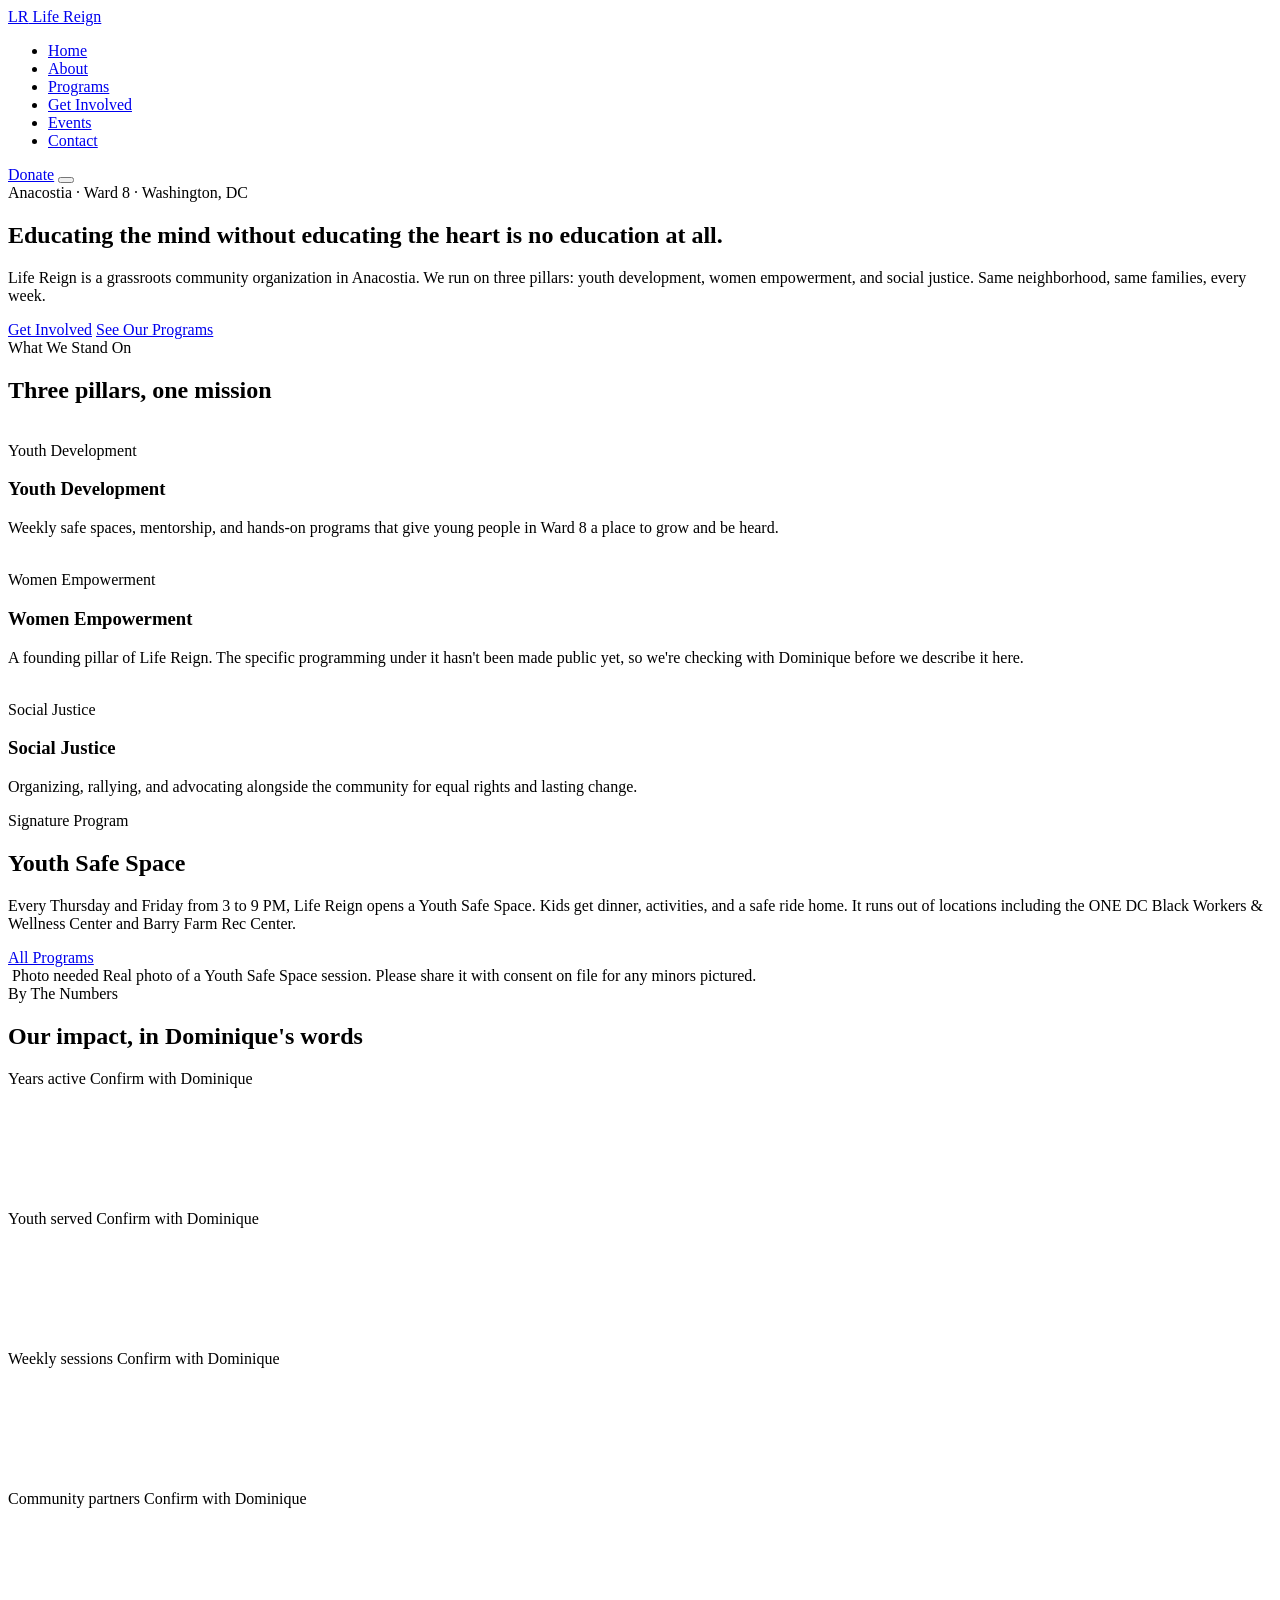
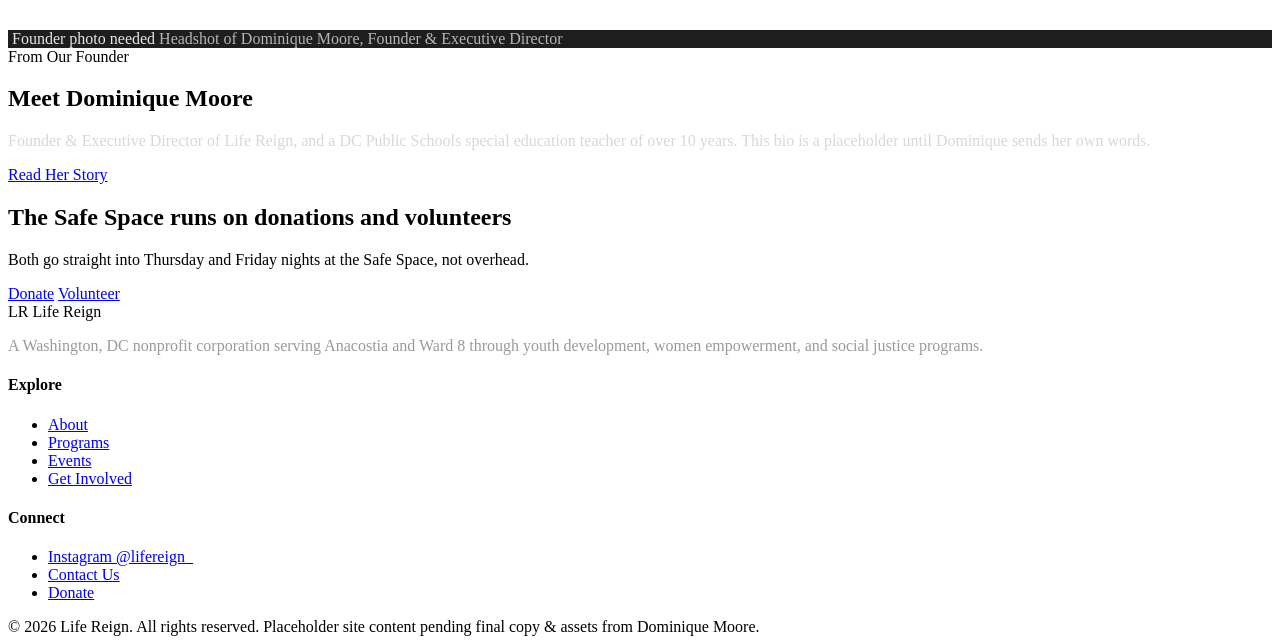
==== index.html @ b2b1e89c "Add site pages and GitHub setup notes" ====
<!-- Life Reign: Home page.
     Brand: White #FFFFFF · Black #141414 · Teal #159C93 · Purple #4B2C6F
     Fonts: Poppins (headings) / Inter (body)
     Content note: program details on this page are drawn from Life Reign's public
     Instagram (@lifereign_) as of Aug 2026. Stats, founder bio, and photos are
     placeholders pending real assets/numbers from Dominique. -->
<!DOCTYPE html>
<html lang="en">
<head>
<meta charset="UTF-8">
<meta name="viewport" content="width=device-width, initial-scale=1.0">
<title>Life Reign | Youth. Women. Justice. Washington, DC</title>
<meta name="description" content="Life Reign is a Washington, DC grassroots community organization serving Anacostia and Ward 8 through youth development, women empowerment, and social justice programs.">
<link rel="preconnect" href="https://fonts.googleapis.com">
<link href="https://fonts.googleapis.com/css2?family=Poppins:wght@500;600;700&family=Inter:wght@400;500;600&display=swap" rel="stylesheet">
<link rel="stylesheet" href="css/styles.css">
</head>
<body>

<header class="site-header">
  <div class="nav-wrap">
    <a href="index.html" class="brand">
      <!-- TODO: swap for Dominique's real logo file once provided -->
      <span class="brand-mark">LR</span>
      Life Reign
    </a>
    <nav>
      <ul class="nav-links">
        <li><a href="index.html" class="active">Home</a></li>
        <li><a href="about.html">About</a></li>
        <li><a href="programs.html">Programs</a></li>
        <li><a href="get-involved.html">Get Involved</a></li>
        <li><a href="events.html">Events</a></li>
        <li><a href="contact.html">Contact</a></li>
      </ul>
    </nav>
    <div class="nav-cta">
      <a href="donate.html" class="btn btn-primary">Donate</a>
      <button class="nav-toggle" aria-label="Toggle menu"><span></span><span></span><span></span></button>
    </div>
  </div>
</header>

<section class="hero">
  <div class="container">
    <span class="eyebrow">Anacostia · Ward 8 · Washington, DC</span>
    <h1>Educating the mind without educating the heart is no education at all.</h1>
    <p class="lede">Life Reign is a grassroots community organization in Anacostia. We run on three pillars: youth development, women empowerment, and social justice. Same neighborhood, same families, every week.</p>
    <div class="hero-actions">
      <a href="get-involved.html" class="btn btn-primary">Get Involved</a>
      <a href="programs.html" class="btn btn-outline">See Our Programs</a>
    </div>
  </div>
</section>

<section>
  <div class="container">
    <div class="section-head center">
      <span class="eyebrow">What We Stand On</span>
      <h2>Three pillars, one mission</h2>
    </div>
    <div class="grid-3">
      <div class="card">
        <div class="icon-badge teal"><img src="images/graduation-cap-teal.png" alt=""></div>
        <span class="pillar-tag youth">Youth Development</span>
        <h3>Youth Development</h3>
        <p>Weekly safe spaces, mentorship, and hands-on programs that give young people in Ward 8 a place to grow and be heard.</p>
      </div>
      <div class="card">
        <div class="icon-badge purple"><img src="images/hand-holding-heart-purple.png" alt=""></div>
        <span class="pillar-tag women">Women Empowerment</span>
        <h3>Women Empowerment</h3>
        <p>A founding pillar of Life Reign. The specific programming under it hasn't been made public yet, so we're checking with Dominique before we describe it here.</p>
      </div>
      <div class="card">
        <div class="icon-badge dark"><img src="images/balance-scale-white.png" alt=""></div>
        <span class="pillar-tag justice">Social Justice</span>
        <h3>Social Justice</h3>
        <p>Organizing, rallying, and advocating alongside the community for equal rights and lasting change.</p>
      </div>
    </div>
  </div>
</section>

<section class="tint-teal">
  <div class="container">
    <div class="grid-2">
      <div>
        <span class="eyebrow">Signature Program</span>
        <h2>Youth Safe Space</h2>
        <p>Every Thursday and Friday from 3 to 9 PM, Life Reign opens a Youth Safe Space. Kids get dinner, activities, and a safe ride home. It runs out of locations including the ONE DC Black Workers &amp; Wellness Center and Barry Farm Rec Center.</p>
        <a href="programs.html" class="btn btn-secondary">All Programs</a>
      </div>
      <div class="placeholder">
        <img src="images/camera-charcoal.png" alt="">
        <span class="placeholder-label">Photo needed</span>
        <span class="placeholder-caption">Real photo of a Youth Safe Space session. Please share it with consent on file for any minors pictured.</span>
      </div>
    </div>
  </div>
</section>

<section>
  <div class="container">
    <div class="section-head center">
      <span class="eyebrow">By The Numbers</span>
      <h2>Our impact, in Dominique's words</h2>
    </div>
    <div class="stat-row">
      <div class="placeholder" style="min-height:140px;">
        <span class="placeholder-label">Years active</span>
        <span class="placeholder-caption">Confirm with Dominique</span>
      </div>
      <div class="placeholder" style="min-height:140px;">
        <span class="placeholder-label">Youth served</span>
        <span class="placeholder-caption">Confirm with Dominique</span>
      </div>
      <div class="placeholder" style="min-height:140px;">
        <span class="placeholder-label">Weekly sessions</span>
        <span class="placeholder-caption">Confirm with Dominique</span>
      </div>
      <div class="placeholder" style="min-height:140px;">
        <span class="placeholder-label">Community partners</span>
        <span class="placeholder-caption">Confirm with Dominique</span>
      </div>
    </div>
  </div>
</section>

<section class="dark">
  <div class="container">
    <div class="grid-2">
      <div class="placeholder" style="background:#1E1E1E; border-color:#3A3A3A;">
        <img src="images/quote-left-teal.png" alt="">
        <span class="placeholder-label" style="color:#E6E6E6;">Founder photo needed</span>
        <span class="placeholder-caption" style="color:#B5B5B5;">Headshot of Dominique Moore, Founder &amp; Executive Director</span>
      </div>
      <div>
        <span class="eyebrow" style="color:var(--teal);">From Our Founder</span>
        <h2>Meet Dominique Moore</h2>
        <p style="color:#D8D8D8;">Founder &amp; Executive Director of Life Reign, and a DC Public Schools special education teacher of over 10 years. This bio is a placeholder until Dominique sends her own words.</p>
        <a href="about.html" class="btn btn-outline">Read Her Story</a>
      </div>
    </div>
  </div>
</section>

<section>
  <div class="container">
    <div class="cta-band">
      <h2>The Safe Space runs on donations and volunteers</h2>
      <p>Both go straight into Thursday and Friday nights at the Safe Space, not overhead.</p>
      <div class="hero-actions">
        <a href="donate.html" class="btn btn-outline">Donate</a>
        <a href="get-involved.html" class="btn btn-outline">Volunteer</a>
      </div>
    </div>
  </div>
</section>

<footer class="site-footer">
  <div class="container">
    <div class="footer-grid">
      <div>
        <div class="brand" style="color:var(--white); margin-bottom:14px;">
          <span class="brand-mark">LR</span> Life Reign
        </div>
        <p class="small-note" style="color:#9A9A9A;">A Washington, DC nonprofit corporation serving Anacostia and Ward 8 through youth development, women empowerment, and social justice programs.</p>
      </div>
      <div>
        <h4>Explore</h4>
        <ul>
          <li><a href="about.html">About</a></li>
          <li><a href="programs.html">Programs</a></li>
          <li><a href="events.html">Events</a></li>
          <li><a href="get-involved.html">Get Involved</a></li>
        </ul>
      </div>
      <div>
        <h4>Connect</h4>
        <ul>
          <li><a href="https://instagram.com/lifereign_" target="_blank" rel="noopener">Instagram @lifereign_</a></li>
          <li><a href="contact.html">Contact Us</a></li>
          <li><a href="donate.html">Donate</a></li>
        </ul>
      </div>
    </div>
    <div class="footer-bottom">
      <span>&copy; 2026 Life Reign. All rights reserved.</span>
      <span class="small-note">Placeholder site content pending final copy &amp; assets from Dominique Moore.</span>
    </div>
  </div>
</footer>

<script src="js/main.js"></script>
</body>
</html>
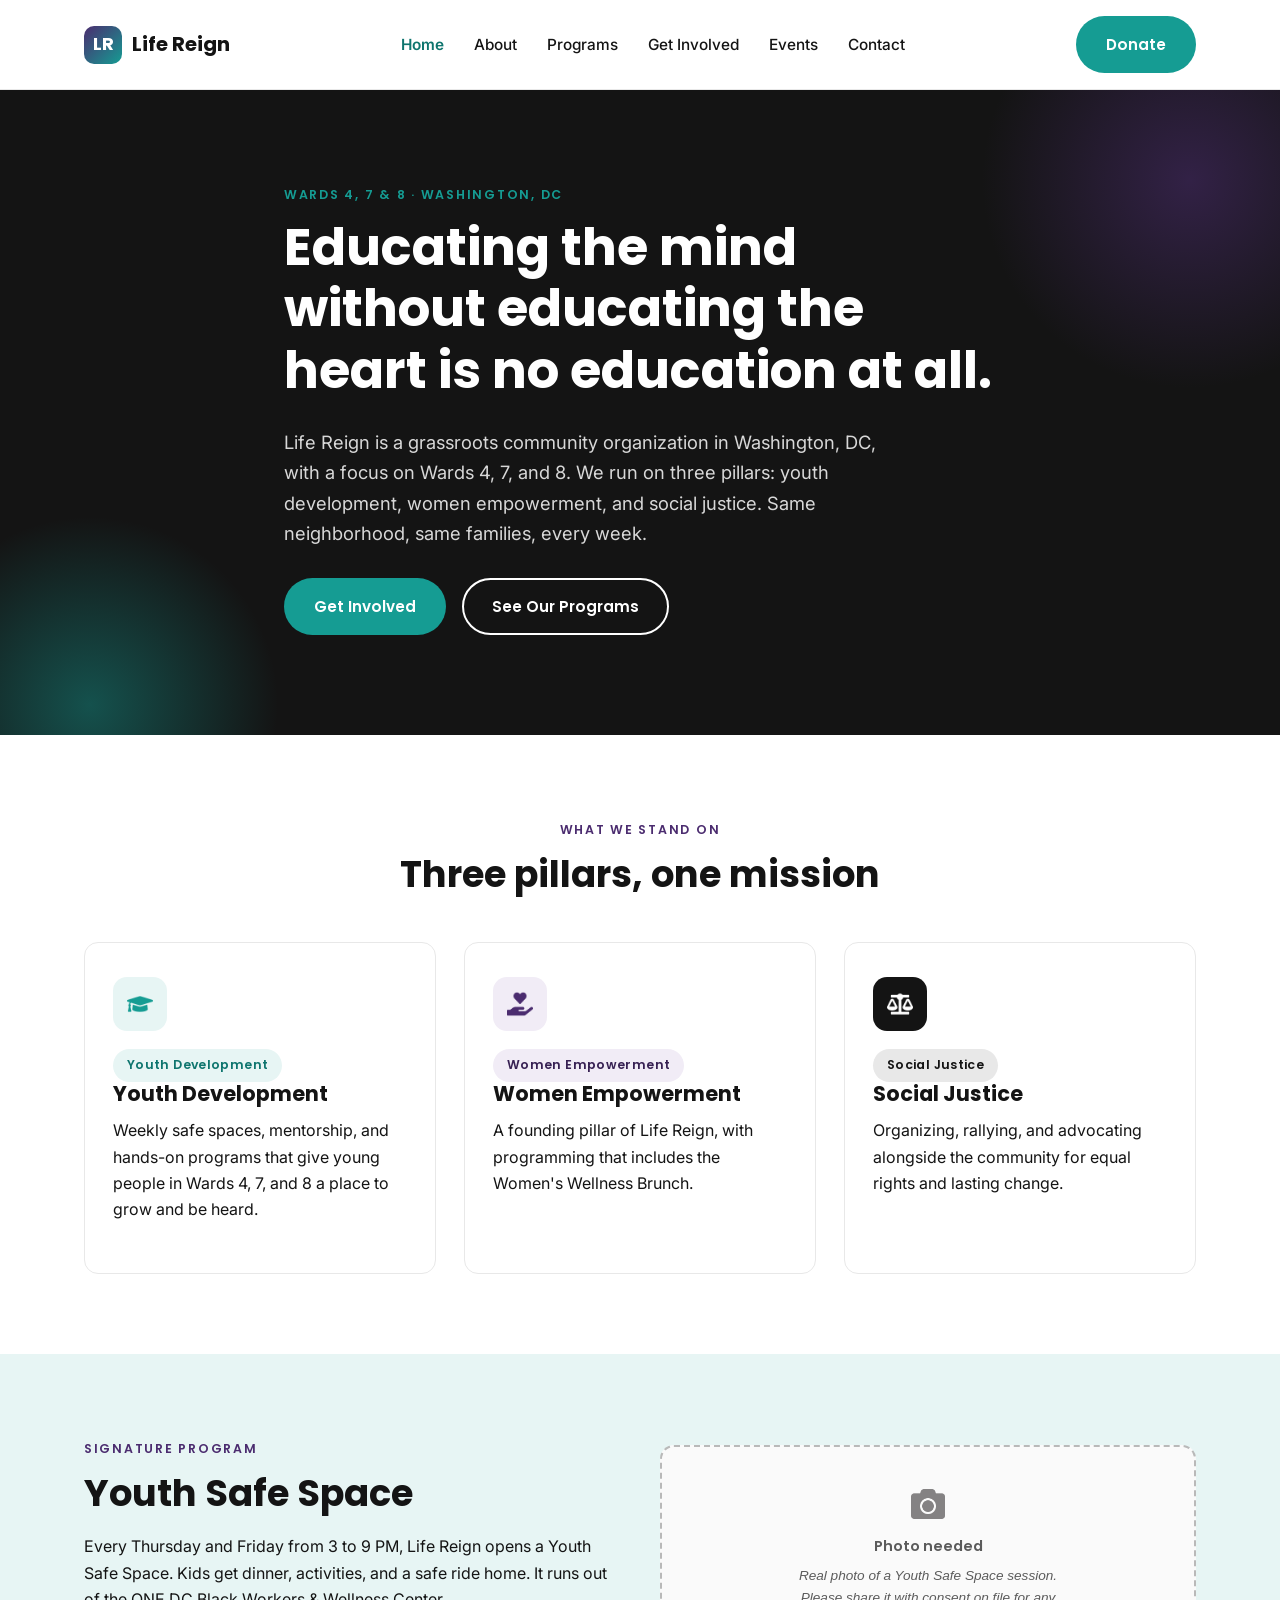
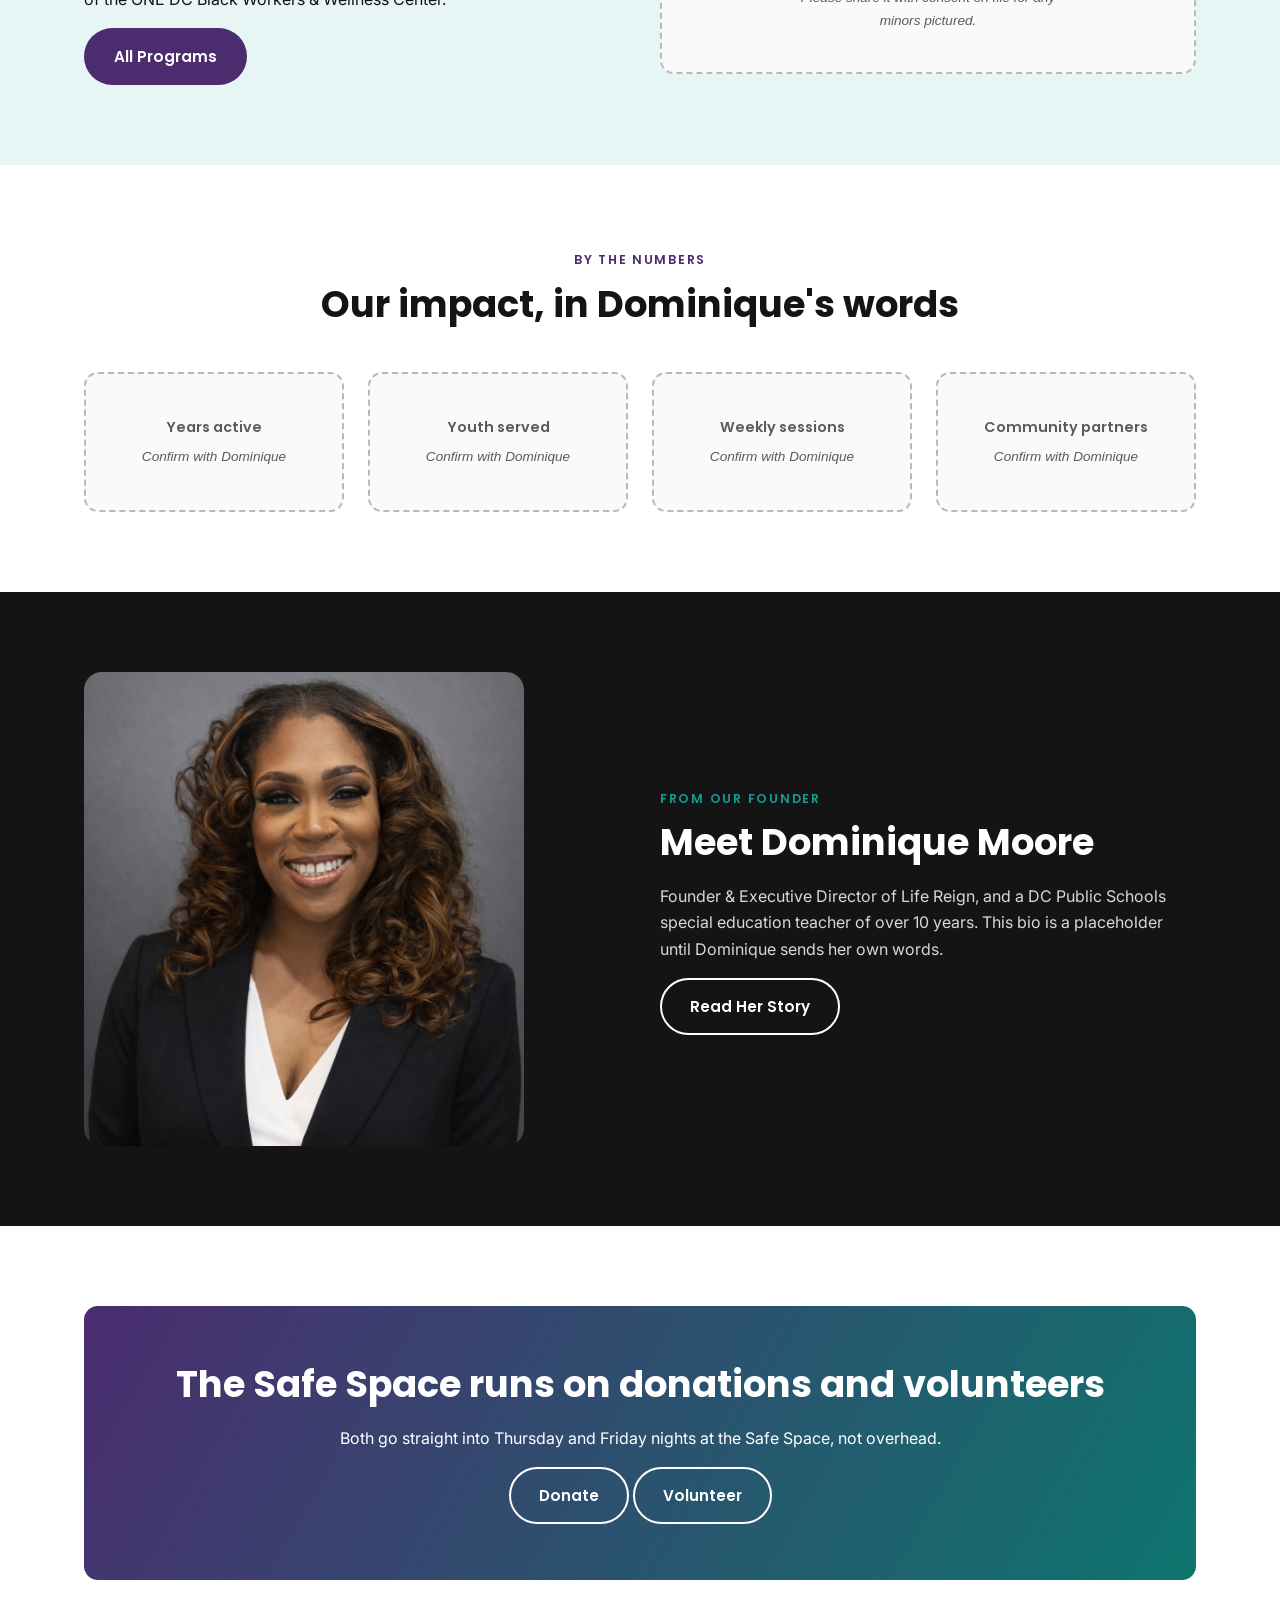
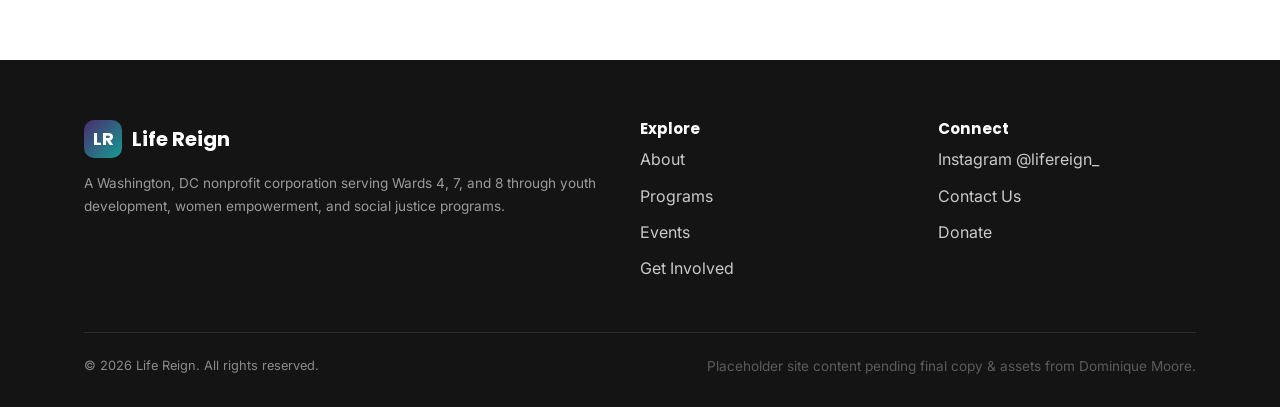
==== commit 4991834f: "Update organization description and focus areas" ====
--- a/index.html
+++ b/index.html
@@ -10,7 +10,7 @@
 <meta charset="UTF-8">
 <meta name="viewport" content="width=device-width, initial-scale=1.0">
 <title>Life Reign | Youth. Women. Justice. Washington, DC</title>
-<meta name="description" content="Life Reign is a Washington, DC grassroots community organization serving Anacostia and Ward 8 through youth development, women empowerment, and social justice programs.">
+<meta name="description" content="Life Reign is a Washington, DC grassroots community organization serving Wards 4, 7, and 8 through youth development, women empowerment, and social justice programs.">
 <link rel="preconnect" href="https://fonts.googleapis.com">
 <link href="https://fonts.googleapis.com/css2?family=Poppins:wght@500;600;700&family=Inter:wght@400;500;600&display=swap" rel="stylesheet">
 <link rel="stylesheet" href="css/styles.css">
@@ -43,9 +43,9 @@
 
 <section class="hero">
   <div class="container">
-    <span class="eyebrow">Anacostia · Ward 8 · Washington, DC</span>
+    <span class="eyebrow">Wards 4, 7 &amp; 8 · Washington, DC</span>
     <h1>Educating the mind without educating the heart is no education at all.</h1>
-    <p class="lede">Life Reign is a grassroots community organization in Anacostia. We run on three pillars: youth development, women empowerment, and social justice. Same neighborhood, same families, every week.</p>
+    <p class="lede">Life Reign is a grassroots community organization in Washington, DC, with a focus on Wards 4, 7, and 8. We run on three pillars: youth development, women empowerment, and social justice. Same neighborhood, same families, every week.</p>
     <div class="hero-actions">
       <a href="get-involved.html" class="btn btn-primary">Get Involved</a>
       <a href="programs.html" class="btn btn-outline">See Our Programs</a>
@@ -64,13 +64,13 @@
         <div class="icon-badge teal"><img src="images/graduation-cap-teal.png" alt=""></div>
         <span class="pillar-tag youth">Youth Development</span>
         <h3>Youth Development</h3>
-        <p>Weekly safe spaces, mentorship, and hands-on programs that give young people in Ward 8 a place to grow and be heard.</p>
+        <p>Weekly safe spaces, mentorship, and hands-on programs that give young people in Wards 4, 7, and 8 a place to grow and be heard.</p>
       </div>
       <div class="card">
         <div class="icon-badge purple"><img src="images/hand-holding-heart-purple.png" alt=""></div>
         <span class="pillar-tag women">Women Empowerment</span>
         <h3>Women Empowerment</h3>
-        <p>A founding pillar of Life Reign. The specific programming under it hasn't been made public yet, so we're checking with Dominique before we describe it here.</p>
+        <p>A founding pillar of Life Reign, with programming that includes the Women's Wellness Brunch.</p>
       </div>
       <div class="card">
         <div class="icon-badge dark"><img src="images/balance-scale-white.png" alt=""></div>
@@ -88,7 +88,7 @@
       <div>
         <span class="eyebrow">Signature Program</span>
         <h2>Youth Safe Space</h2>
-        <p>Every Thursday and Friday from 3 to 9 PM, Life Reign opens a Youth Safe Space. Kids get dinner, activities, and a safe ride home. It runs out of locations including the ONE DC Black Workers &amp; Wellness Center and Barry Farm Rec Center.</p>
+        <p>Every Thursday and Friday from 3 to 9 PM, Life Reign opens a Youth Safe Space. Kids get dinner, activities, and a safe ride home. It runs out of the ONE DC Black Workers &amp; Wellness Center.</p>
         <a href="programs.html" class="btn btn-secondary">All Programs</a>
       </div>
       <div class="placeholder">
@@ -130,11 +130,7 @@
 <section class="dark">
   <div class="container">
     <div class="grid-2">
-      <div class="placeholder" style="background:#1E1E1E; border-color:#3A3A3A;">
-        <img src="images/quote-left-teal.png" alt="">
-        <span class="placeholder-label" style="color:#E6E6E6;">Founder photo needed</span>
-        <span class="placeholder-caption" style="color:#B5B5B5;">Headshot of Dominique Moore, Founder &amp; Executive Director</span>
-      </div>
+      <img src="images/image.jpg" alt="Dominique Moore, Founder and Executive Director of Life Reign" style="width:100%; max-width:440px; height:auto; border-radius:18px; display:block;">
       <div>
         <span class="eyebrow" style="color:var(--teal);">From Our Founder</span>
         <h2>Meet Dominique Moore</h2>
@@ -165,7 +161,7 @@
         <div class="brand" style="color:var(--white); margin-bottom:14px;">
           <span class="brand-mark">LR</span> Life Reign
         </div>
-        <p class="small-note" style="color:#9A9A9A;">A Washington, DC nonprofit corporation serving Anacostia and Ward 8 through youth development, women empowerment, and social justice programs.</p>
+        <p class="small-note" style="color:#9A9A9A;">A Washington, DC nonprofit corporation serving Wards 4, 7, and 8 through youth development, women empowerment, and social justice programs.</p>
       </div>
       <div>
         <h4>Explore</h4>
--- a/css/styles.css
+++ b/css/styles.css
@@ -0,0 +1,421 @@
+/* =========================================================
+   LIFE REIGN — brand stylesheet
+   Palette: White #FFFFFF · Black #141414 · Teal #159C93 · Purple #4B2C6F
+   Fonts:   Poppins (headings) / Inter (body)
+   Built for a coded HTML/CSS site deployed on Netlify.
+   ========================================================= */
+
+:root {
+  --white: #FFFFFF;
+  --black: #141414;
+  --teal: #159C93;
+  --teal-dark: #0E756E;
+  --teal-tint: #E7F5F4;
+  --purple: #4B2C6F;
+  --purple-dark: #372153;
+  --purple-tint: #F1ECF6;
+  --gray: #5B5B5B;
+  --gray-light: #E8E8E8;
+  --radius: 14px;
+  --max-width: 1160px;
+  --shadow: 0 10px 30px rgba(20, 20, 20, 0.08);
+}
+
+* { box-sizing: border-box; }
+
+html { scroll-behavior: smooth; }
+
+body {
+  margin: 0;
+  font-family: 'Inter', -apple-system, BlinkMacSystemFont, sans-serif;
+  color: var(--black);
+  background: var(--white);
+  line-height: 1.65;
+  -webkit-font-smoothing: antialiased;
+}
+
+h1, h2, h3, h4 {
+  font-family: 'Poppins', sans-serif;
+  font-weight: 700;
+  line-height: 1.2;
+  margin: 0 0 0.5em 0;
+  color: var(--black);
+}
+
+h1 { font-size: clamp(2.1rem, 4vw, 3.2rem); }
+h2 { font-size: clamp(1.6rem, 3vw, 2.3rem); }
+h3 { font-size: 1.3rem; }
+
+p { margin: 0 0 1em 0; }
+
+a { color: var(--teal-dark); text-decoration: none; }
+a:hover { text-decoration: underline; }
+
+img { max-width: 100%; display: block; }
+
+.container {
+  max-width: var(--max-width);
+  margin: 0 auto;
+  padding: 0 24px;
+}
+
+.eyebrow {
+  display: inline-block;
+  font-family: 'Poppins', sans-serif;
+  font-weight: 600;
+  font-size: 0.78rem;
+  letter-spacing: 0.14em;
+  text-transform: uppercase;
+  color: var(--purple);
+  margin-bottom: 0.9em;
+}
+
+/* ---------- Buttons ---------- */
+.btn {
+  display: inline-flex;
+  align-items: center;
+  gap: 8px;
+  padding: 14px 28px;
+  border-radius: 999px;
+  font-family: 'Poppins', sans-serif;
+  font-weight: 600;
+  font-size: 0.95rem;
+  border: 2px solid transparent;
+  cursor: pointer;
+  transition: transform 0.15s ease, box-shadow 0.15s ease;
+  text-decoration: none !important;
+}
+.btn:hover { transform: translateY(-2px); }
+.btn-primary { background: var(--teal); color: var(--white); }
+.btn-primary:hover { background: var(--teal-dark); box-shadow: 0 8px 20px rgba(21,156,147,0.35); }
+.btn-secondary { background: var(--purple); color: var(--white); }
+.btn-secondary:hover { background: var(--purple-dark); box-shadow: 0 8px 20px rgba(75,44,111,0.35); }
+.btn-outline { background: transparent; border-color: var(--white); color: var(--white); }
+.btn-outline:hover { background: var(--white); color: var(--black); }
+.btn-outline-dark { background: transparent; border-color: var(--black); color: var(--black); }
+.btn-outline-dark:hover { background: var(--black); color: var(--white); }
+
+/* ---------- Navigation ---------- */
+.site-header {
+  position: sticky;
+  top: 0;
+  z-index: 100;
+  background: var(--white);
+  border-bottom: 1px solid var(--gray-light);
+}
+.nav-wrap {
+  display: flex;
+  align-items: center;
+  justify-content: space-between;
+  padding: 16px 24px;
+  max-width: var(--max-width);
+  margin: 0 auto;
+}
+.brand {
+  display: flex;
+  align-items: center;
+  gap: 10px;
+  font-family: 'Poppins', sans-serif;
+  font-weight: 700;
+  font-size: 1.25rem;
+  color: var(--black);
+}
+.brand .brand-mark {
+  width: 38px; height: 38px;
+  border-radius: 10px;
+  background: linear-gradient(135deg, var(--purple), var(--teal));
+  display: flex; align-items: center; justify-content: center;
+  color: var(--white);
+  font-family: 'Poppins', sans-serif;
+  font-weight: 700;
+  font-size: 1.1rem;
+}
+.nav-links {
+  display: flex;
+  gap: 30px;
+  list-style: none;
+  margin: 0; padding: 0;
+}
+.nav-links a {
+  color: var(--black);
+  font-weight: 500;
+  font-size: 0.96rem;
+}
+.nav-links a:hover { color: var(--teal-dark); text-decoration: none; }
+.nav-links a.active { color: var(--teal-dark); font-weight: 600; }
+.nav-cta { display: flex; align-items: center; gap: 16px; }
+.nav-toggle {
+  display: none;
+  background: none;
+  border: none;
+  cursor: pointer;
+  padding: 6px;
+}
+.nav-toggle span {
+  display: block;
+  width: 26px; height: 3px;
+  background: var(--black);
+  margin: 5px 0;
+  border-radius: 2px;
+}
+
+@media (max-width: 860px) {
+  .nav-links {
+    position: absolute;
+    top: 100%; left: 0; right: 0;
+    background: var(--white);
+    flex-direction: column;
+    gap: 0;
+    border-top: 1px solid var(--gray-light);
+    display: none;
+  }
+  .nav-links.open { display: flex; }
+  .nav-links a { display: block; padding: 16px 24px; border-bottom: 1px solid var(--gray-light); }
+  .nav-toggle { display: block; }
+  .nav-cta .btn-primary { padding: 10px 18px; font-size: 0.85rem; }
+}
+
+/* ---------- Hero ---------- */
+.hero {
+  background: var(--black);
+  color: var(--white);
+  padding: 90px 0 100px;
+  position: relative;
+  overflow: hidden;
+}
+.hero::after {
+  content: "";
+  position: absolute;
+  right: -120px; top: -120px;
+  width: 420px; height: 420px;
+  border-radius: 50%;
+  background: radial-gradient(circle, var(--purple) 0%, transparent 70%);
+  opacity: 0.55;
+}
+.hero::before {
+  content: "";
+  position: absolute;
+  left: -100px; bottom: -160px;
+  width: 380px; height: 380px;
+  border-radius: 50%;
+  background: radial-gradient(circle, var(--teal) 0%, transparent 70%);
+  opacity: 0.45;
+}
+.hero .container { position: relative; z-index: 1; max-width: 760px; }
+.hero .eyebrow { color: var(--teal); }
+.hero h1 { color: var(--white); }
+.hero p.lede { font-size: 1.15rem; color: #D8D8D8; max-width: 620px; }
+.hero .hero-actions { display: flex; gap: 16px; margin-top: 30px; flex-wrap: wrap; }
+
+.page-hero {
+  background: var(--purple);
+  color: var(--white);
+  padding: 60px 0 70px;
+}
+.page-hero h1 { color: var(--white); }
+.page-hero .eyebrow { color: var(--teal-tint); }
+.page-hero p { color: #ECE6F2; max-width: 640px; }
+
+/* ---------- Sections ---------- */
+section { padding: 80px 0; }
+section.tint-teal { background: var(--teal-tint); }
+section.tint-purple { background: var(--purple-tint); }
+section.dark { background: var(--black); color: var(--white); }
+section.dark h2, section.dark h3 { color: var(--white); }
+
+.section-head { max-width: 640px; margin-bottom: 46px; }
+.section-head.center { margin-left: auto; margin-right: auto; text-align: center; }
+
+/* ---------- Grids / Cards ---------- */
+.grid-3 {
+  display: grid;
+  grid-template-columns: repeat(3, 1fr);
+  gap: 28px;
+}
+.grid-2 {
+  display: grid;
+  grid-template-columns: 1fr 1fr;
+  gap: 40px;
+  align-items: center;
+}
+@media (max-width: 860px) {
+  .grid-3 { grid-template-columns: 1fr; }
+  .grid-2 { grid-template-columns: 1fr; }
+}
+
+.card {
+  background: var(--white);
+  border: 1px solid var(--gray-light);
+  border-radius: var(--radius);
+  padding: 34px 28px;
+  transition: box-shadow 0.2s ease, transform 0.2s ease;
+}
+.card:hover { box-shadow: var(--shadow); transform: translateY(-3px); }
+.card .icon-badge {
+  width: 54px; height: 54px;
+  border-radius: 14px;
+  display: flex; align-items: center; justify-content: center;
+  margin-bottom: 18px;
+}
+.card .icon-badge img { width: 26px; height: 26px; }
+.icon-badge.teal { background: var(--teal-tint); }
+.icon-badge.purple { background: var(--purple-tint); }
+.icon-badge.dark { background: var(--black); }
+
+/* ---------- Placeholders (unlabeled assets not yet provided) ---------- */
+.placeholder {
+  border: 2px dashed #B9B9B9;
+  border-radius: var(--radius);
+  background: #FAFAFA;
+  display: flex;
+  flex-direction: column;
+  align-items: center;
+  justify-content: center;
+  text-align: center;
+  padding: 40px 20px;
+  min-height: 220px;
+  color: var(--gray);
+}
+.placeholder img { width: 34px; height: 34px; opacity: 0.55; margin-bottom: 14px; }
+.placeholder .placeholder-label {
+  font-family: 'Poppins', sans-serif;
+  font-weight: 600;
+  font-size: 0.9rem;
+  color: var(--gray);
+  margin-bottom: 6px;
+}
+.placeholder .placeholder-caption {
+  font-style: italic;
+  font-size: 0.85rem;
+  max-width: 260px;
+}
+
+/* ---------- Stats ---------- */
+.stat-row {
+  display: grid;
+  grid-template-columns: repeat(4, 1fr);
+  gap: 24px;
+  text-align: center;
+}
+@media (max-width: 860px) { .stat-row { grid-template-columns: repeat(2, 1fr); } }
+.stat-row .stat-number {
+  font-family: 'Poppins', sans-serif;
+  font-weight: 700;
+  font-size: 2.4rem;
+  color: var(--teal);
+}
+.stat-row .stat-label { font-size: 0.9rem; color: var(--gray); }
+
+/* ---------- Timeline / list items ---------- */
+.info-row {
+  display: flex;
+  gap: 20px;
+  padding: 22px 0;
+  border-bottom: 1px solid var(--gray-light);
+}
+.info-row:last-child { border-bottom: none; }
+.info-row .info-tag {
+  flex: 0 0 130px;
+  font-family: 'Poppins', sans-serif;
+  font-weight: 600;
+  color: var(--purple);
+  font-size: 0.9rem;
+}
+.info-row .info-body h4 { margin-bottom: 4px; }
+.info-row .info-body p { margin-bottom: 0; color: var(--gray); }
+
+/* ---------- Forms ---------- */
+.form-note {
+  background: var(--purple-tint);
+  border: 1px dashed var(--purple);
+  border-radius: var(--radius);
+  padding: 18px 22px;
+  font-size: 0.92rem;
+  color: var(--purple-dark);
+  margin-bottom: 30px;
+}
+form.stub {
+  display: grid;
+  gap: 18px;
+  max-width: 560px;
+}
+form.stub label {
+  font-family: 'Poppins', sans-serif;
+  font-weight: 600;
+  font-size: 0.88rem;
+  display: block;
+  margin-bottom: 6px;
+}
+form.stub input,
+form.stub select,
+form.stub textarea {
+  width: 100%;
+  padding: 12px 14px;
+  border-radius: 8px;
+  border: 1px solid #CFCFCF;
+  font-family: 'Inter', sans-serif;
+  font-size: 0.95rem;
+}
+form.stub textarea { resize: vertical; min-height: 110px; }
+
+/* ---------- Badges / pillar tags ---------- */
+.pillar-tag {
+  display: inline-block;
+  padding: 6px 14px;
+  border-radius: 999px;
+  font-family: 'Poppins', sans-serif;
+  font-weight: 600;
+  font-size: 0.78rem;
+  letter-spacing: 0.03em;
+}
+.pillar-tag.youth { background: var(--teal-tint); color: var(--teal-dark); }
+.pillar-tag.women { background: var(--purple-tint); color: var(--purple-dark); }
+.pillar-tag.justice { background: var(--gray-light); color: var(--black); }
+
+/* ---------- CTA band ---------- */
+.cta-band {
+  background: linear-gradient(120deg, var(--purple), var(--teal-dark));
+  color: var(--white);
+  border-radius: var(--radius);
+  padding: 56px 44px;
+  text-align: center;
+}
+.cta-band h2, .cta-band p { color: var(--white); }
+.cta-band .hero-actions { justify-content: center; }
+
+/* ---------- Footer ---------- */
+.site-footer {
+  background: var(--black);
+  color: #C9C9C9;
+  padding: 60px 0 30px;
+}
+.footer-grid {
+  display: grid;
+  grid-template-columns: 2fr 1fr 1fr;
+  gap: 40px;
+  margin-bottom: 40px;
+}
+@media (max-width: 860px) { .footer-grid { grid-template-columns: 1fr; } }
+.site-footer h4 { color: var(--white); font-size: 0.95rem; }
+.site-footer ul { list-style: none; padding: 0; margin: 0; }
+.site-footer li { margin-bottom: 10px; }
+.site-footer a { color: #C9C9C9; }
+.site-footer a:hover { color: var(--teal); }
+.footer-bottom {
+  border-top: 1px solid #2C2C2C;
+  padding-top: 22px;
+  font-size: 0.8rem;
+  color: #8A8A8A;
+  display: flex;
+  justify-content: space-between;
+  flex-wrap: wrap;
+  gap: 10px;
+}
+
+/* ---------- Utility ---------- */
+.text-center { text-align: center; }
+.mt-0 { margin-top: 0; }
+.small-note {
+  font-size: 0.85rem;
+  color: var(--gray);
+}
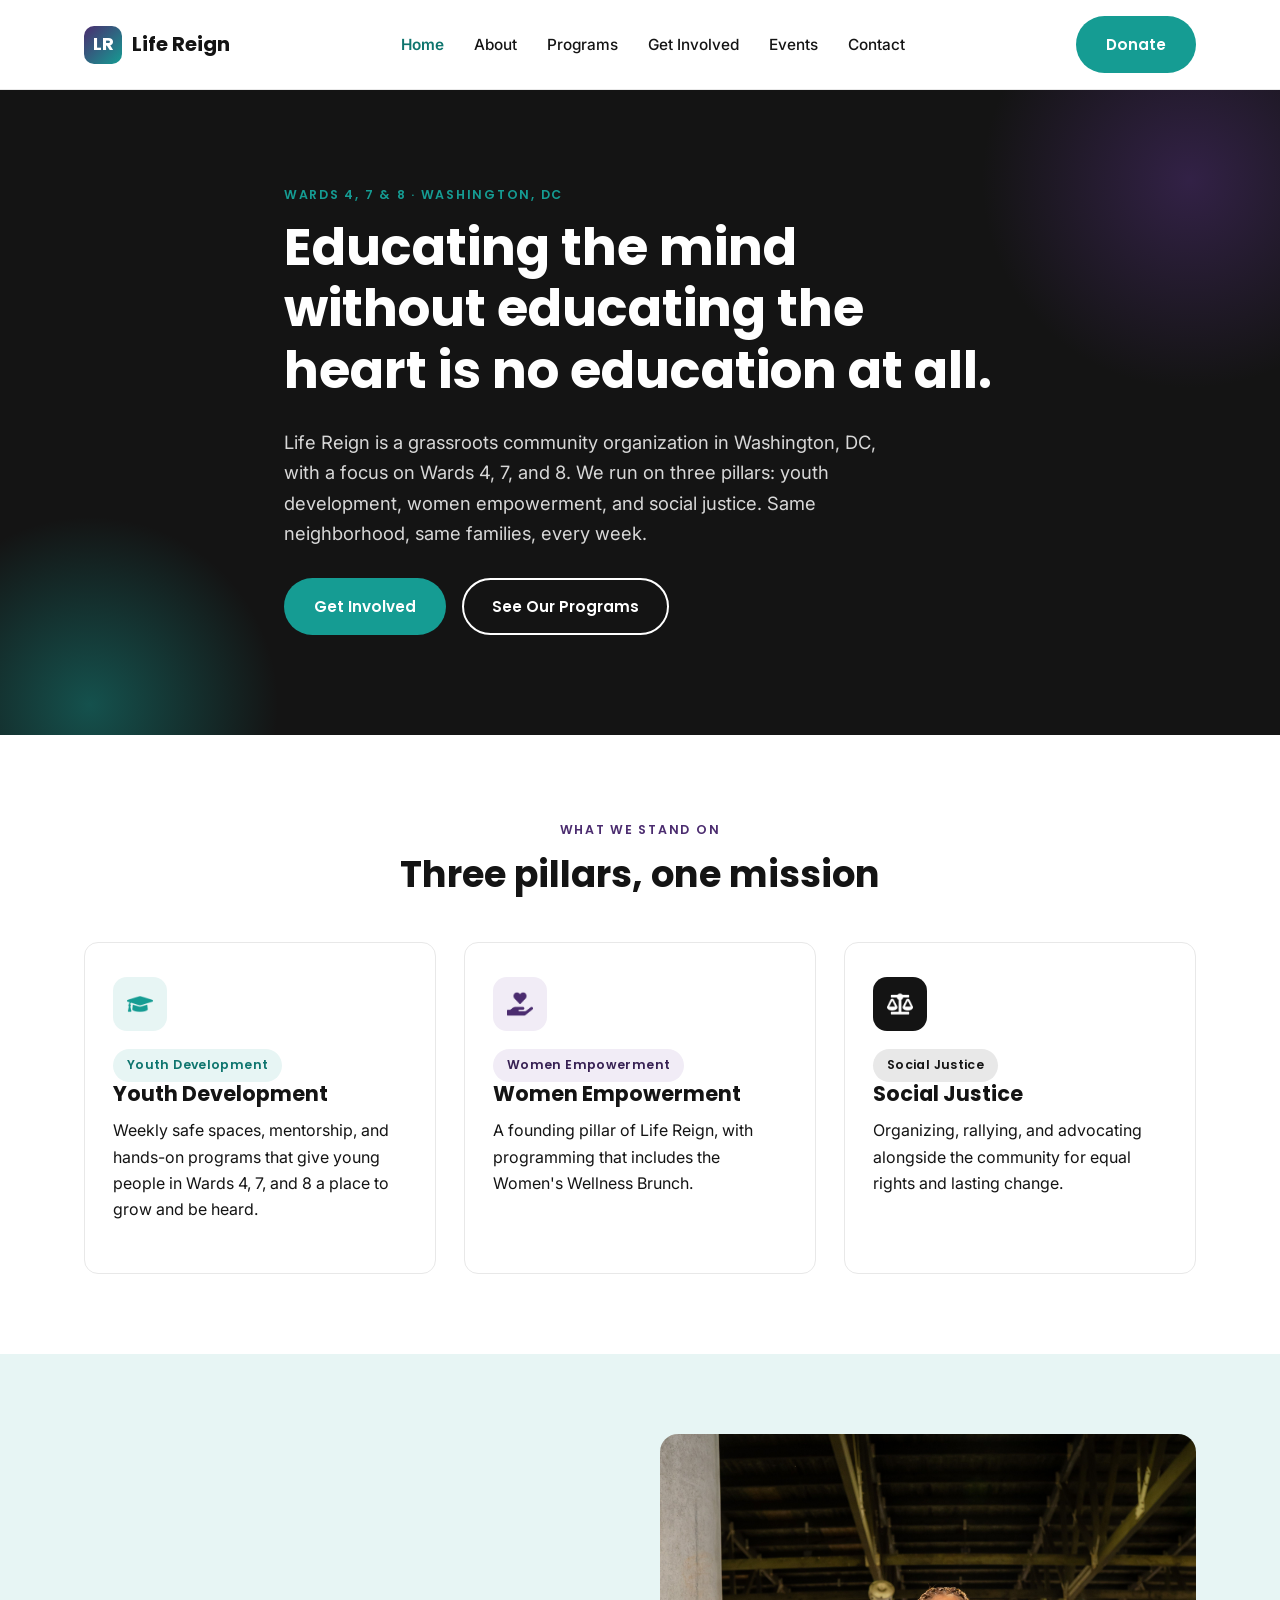
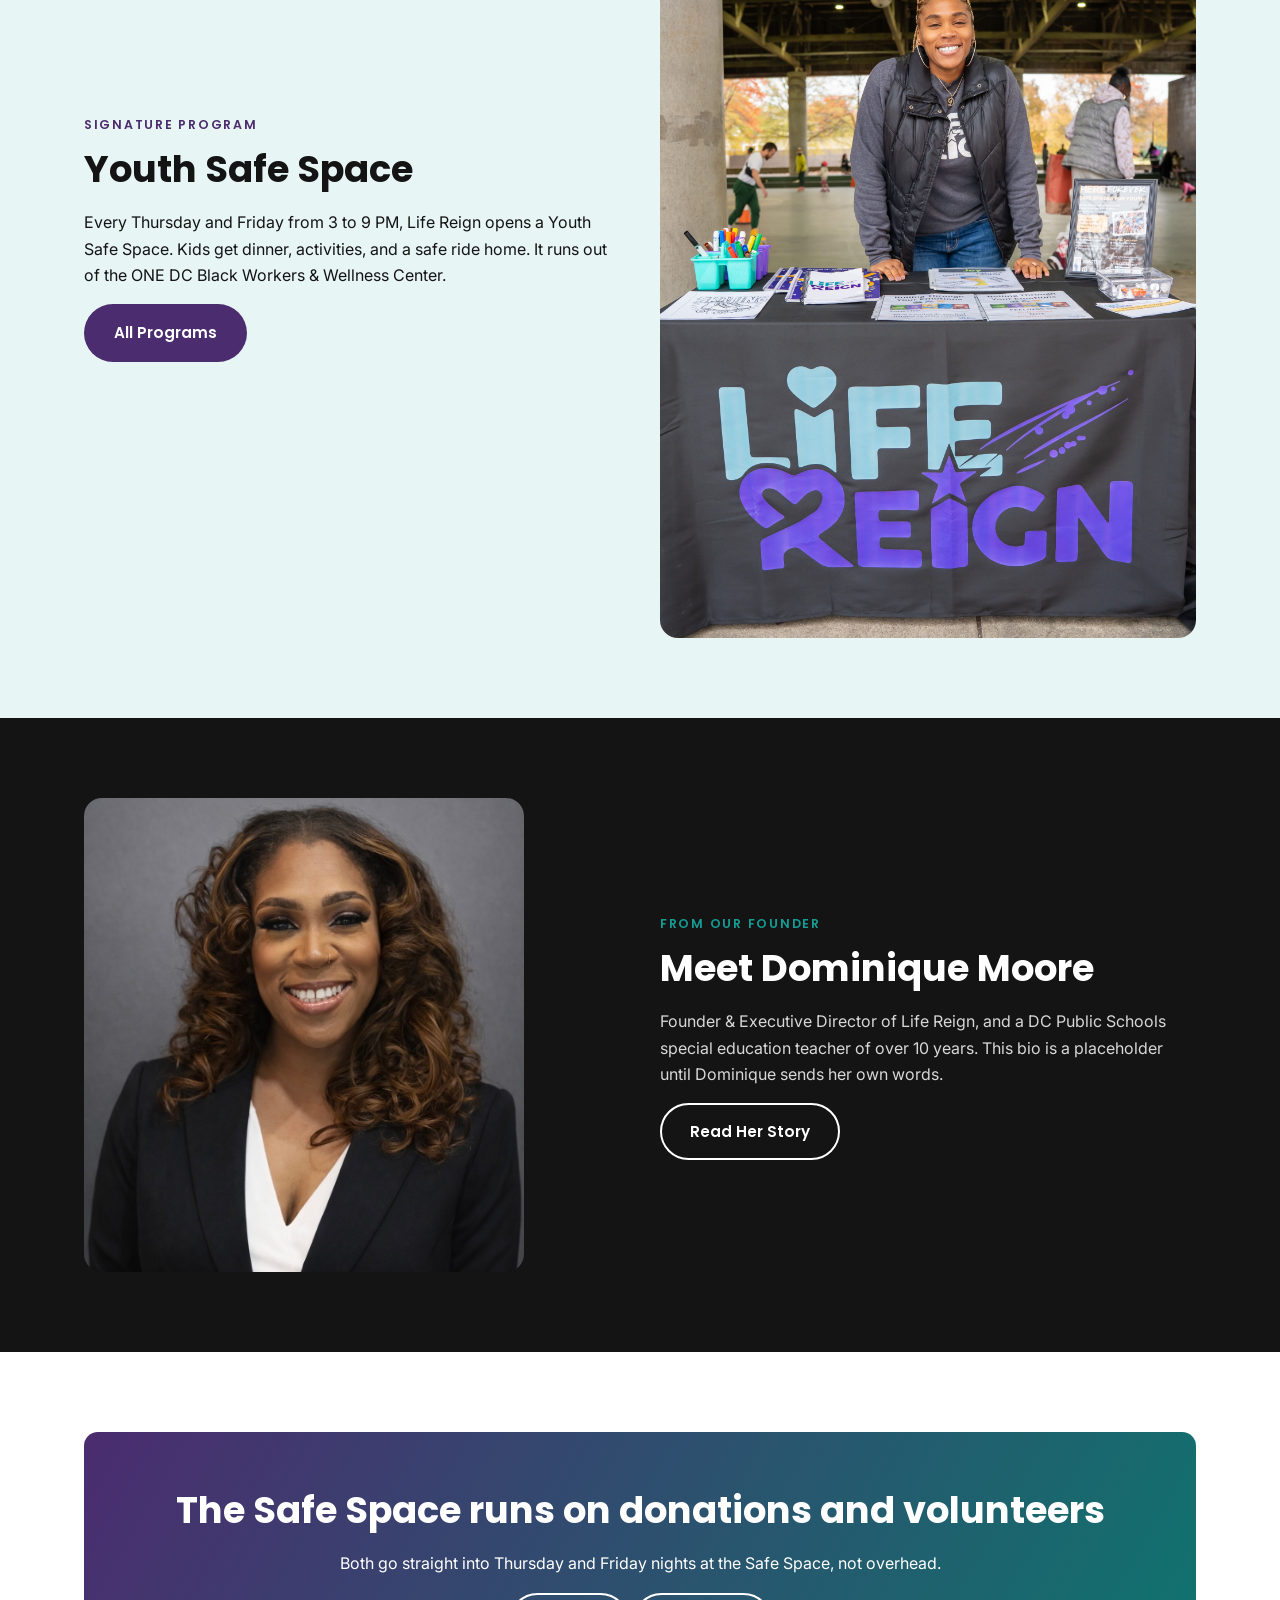
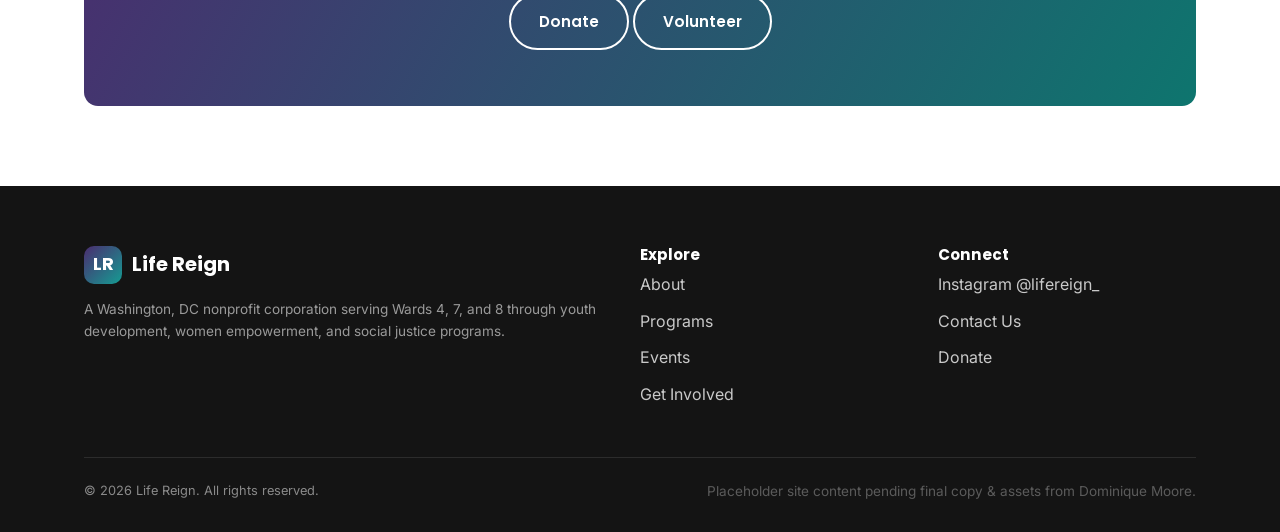
==== commit 9bcdf373: "Update Youth Safe Space section with real image Replaced placeholder image with a real photo and rem" ====
--- a/index.html
+++ b/index.html
@@ -91,42 +91,10 @@
         <p>Every Thursday and Friday from 3 to 9 PM, Life Reign opens a Youth Safe Space. Kids get dinner, activities, and a safe ride home. It runs out of the ONE DC Black Workers &amp; Wellness Center.</p>
         <a href="programs.html" class="btn btn-secondary">All Programs</a>
       </div>
-      <div class="placeholder">
-        <img src="images/camera-charcoal.png" alt="">
-        <span class="placeholder-label">Photo needed</span>
-        <span class="placeholder-caption">Real photo of a Youth Safe Space session. Please share it with consent on file for any minors pictured.</span>
-      </div>
+      <img src="images/activation/image.jpg" alt="Dominique Moore at the Life Reign table at a Youth Safe Space activation" style="width:100%; height:auto; border-radius:18px; display:block;">
     </div>
   </div>
 </section>
-
-<section>
-  <div class="container">
-    <div class="section-head center">
-      <span class="eyebrow">By The Numbers</span>
-      <h2>Our impact, in Dominique's words</h2>
-    </div>
-    <div class="stat-row">
-      <div class="placeholder" style="min-height:140px;">
-        <span class="placeholder-label">Years active</span>
-        <span class="placeholder-caption">Confirm with Dominique</span>
-      </div>
-      <div class="placeholder" style="min-height:140px;">
-        <span class="placeholder-label">Youth served</span>
-        <span class="placeholder-caption">Confirm with Dominique</span>
-      </div>
-      <div class="placeholder" style="min-height:140px;">
-        <span class="placeholder-label">Weekly sessions</span>
-        <span class="placeholder-caption">Confirm with Dominique</span>
-      </div>
-      <div class="placeholder" style="min-height:140px;">
-        <span class="placeholder-label">Community partners</span>
-        <span class="placeholder-caption">Confirm with Dominique</span>
-      </div>
-    </div>
-  </div>
-</section>
-
 <section class="dark">
   <div class="container">
     <div class="grid-2">
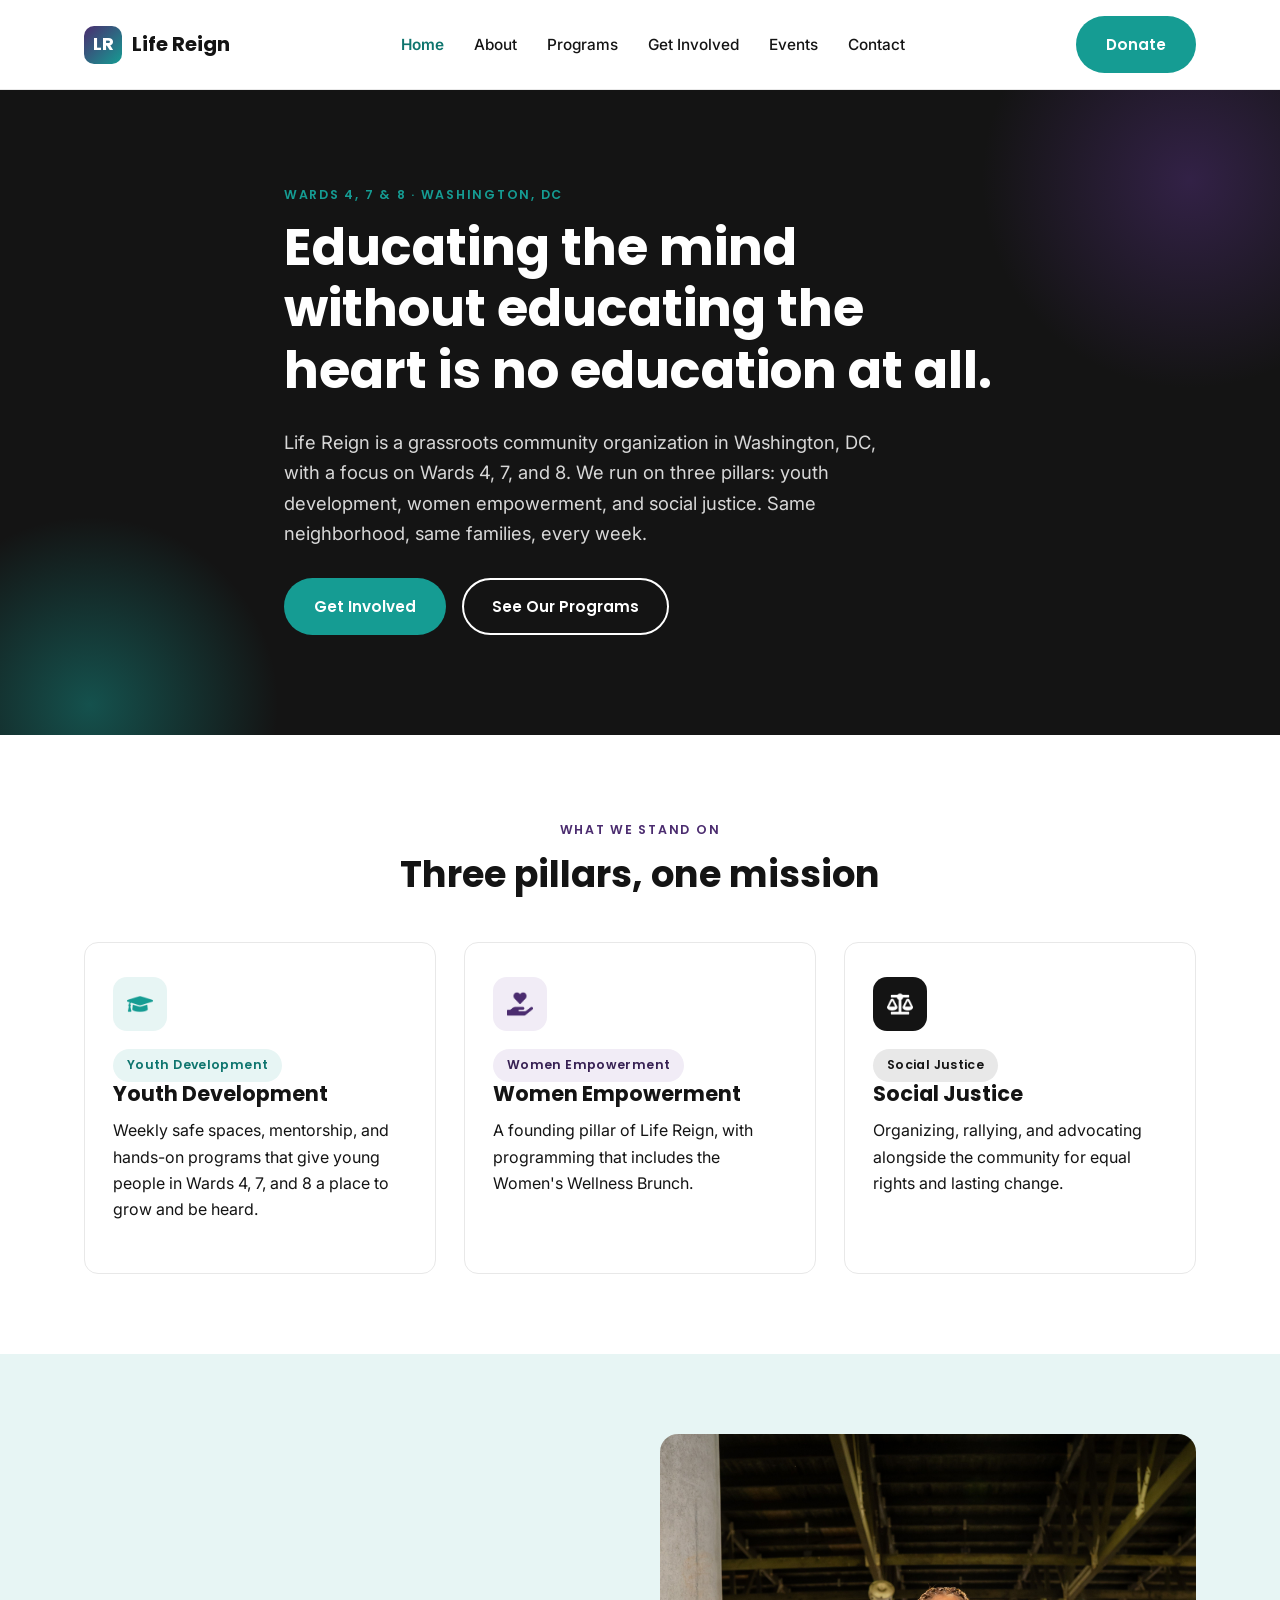
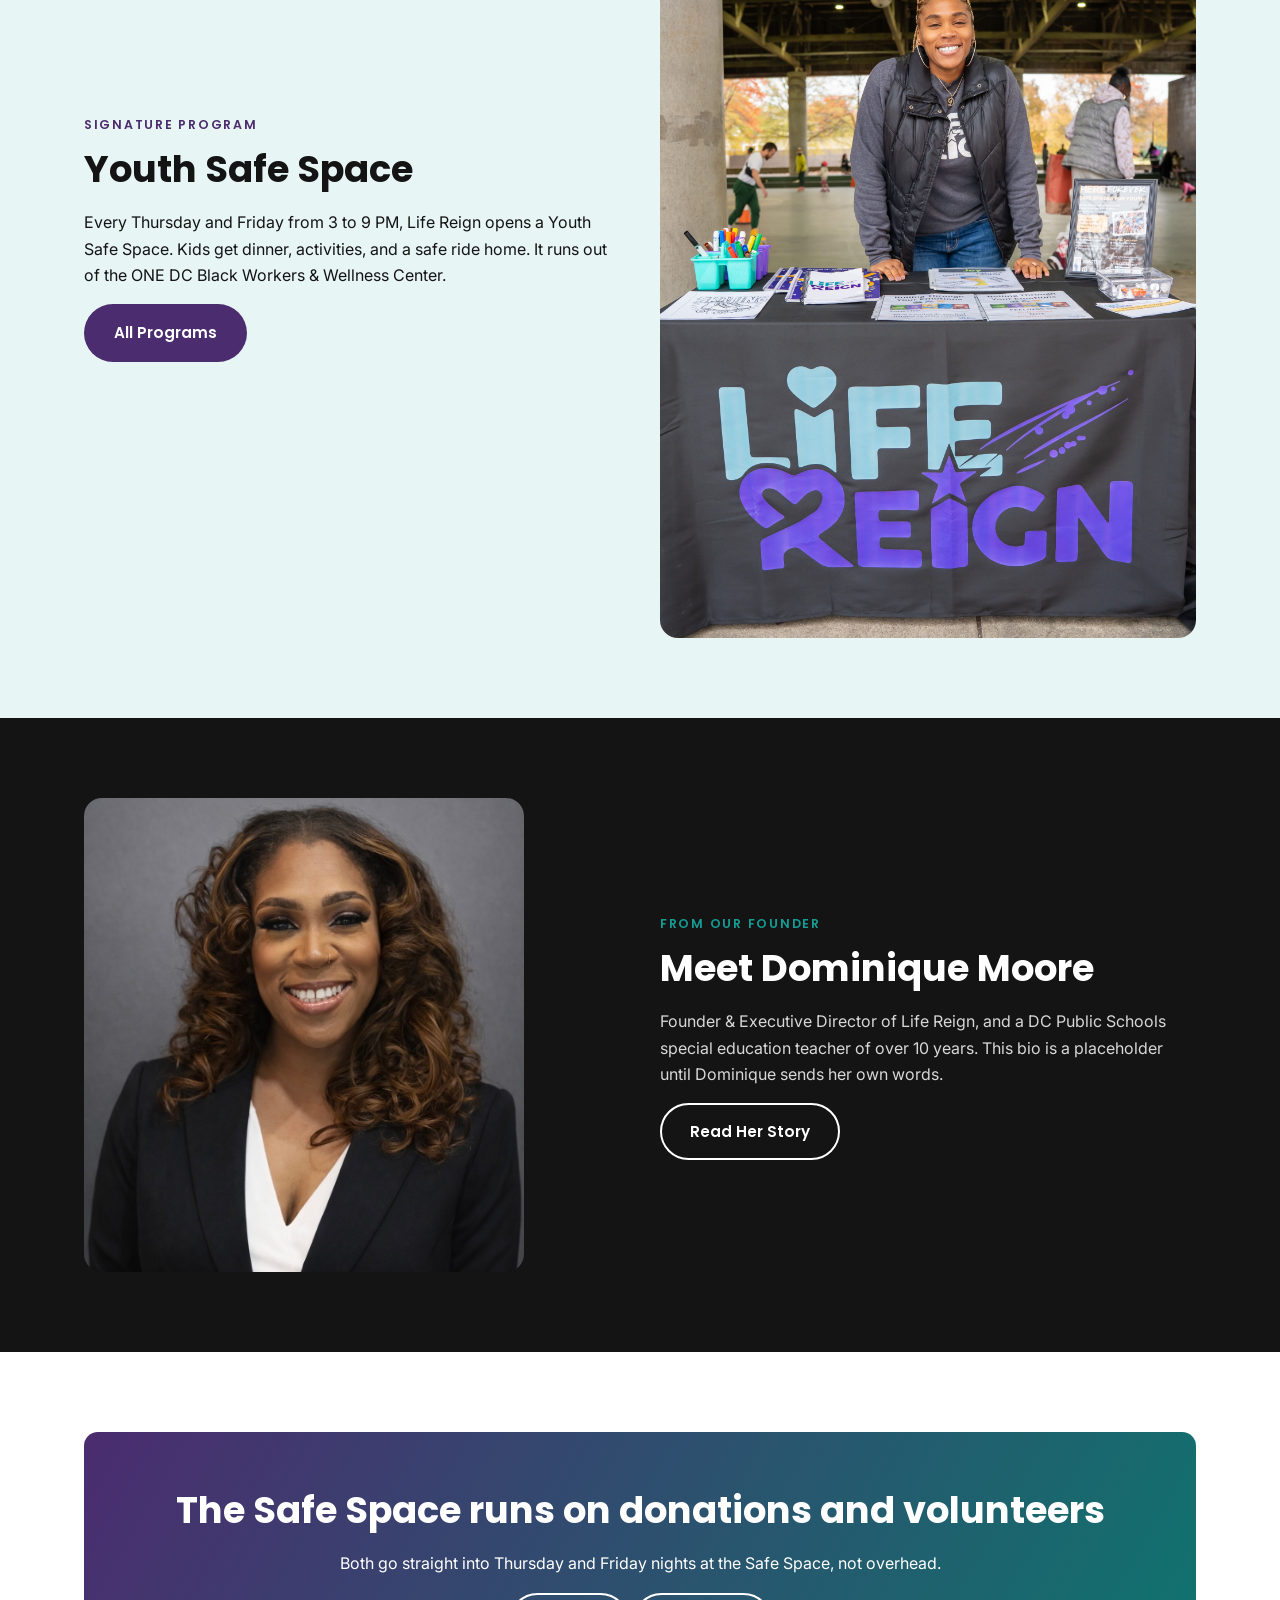
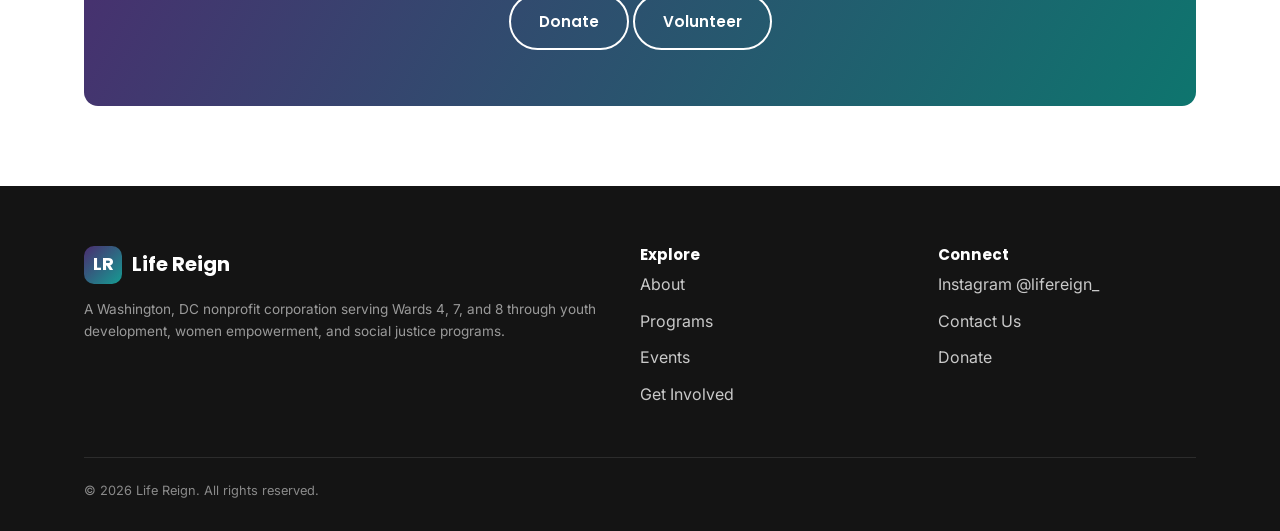
==== commit d6b297b0: "Remove placeholder site content from footer Removed placeholder content note from footer." ====
--- a/index.html
+++ b/index.html
@@ -151,7 +151,6 @@
     </div>
     <div class="footer-bottom">
       <span>&copy; 2026 Life Reign. All rights reserved.</span>
-      <span class="small-note">Placeholder site content pending final copy &amp; assets from Dominique Moore.</span>
     </div>
   </div>
 </footer>
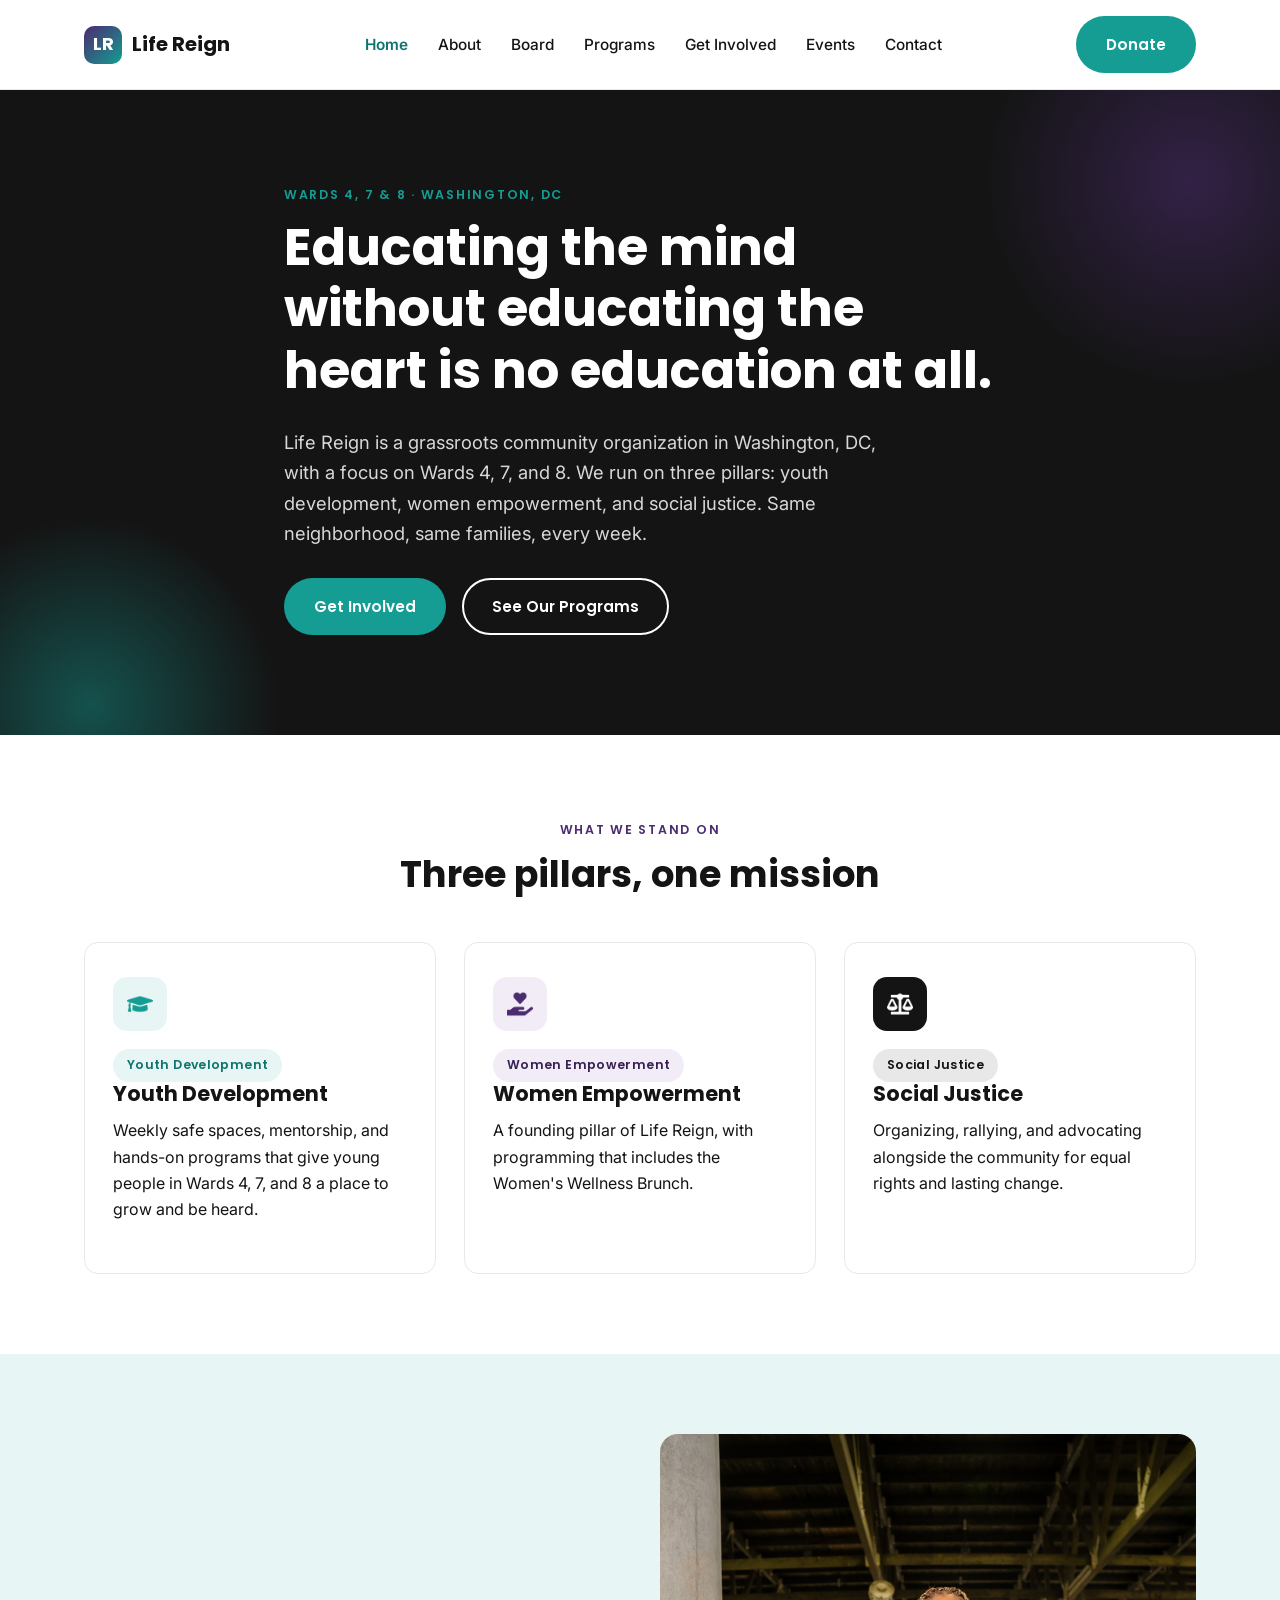
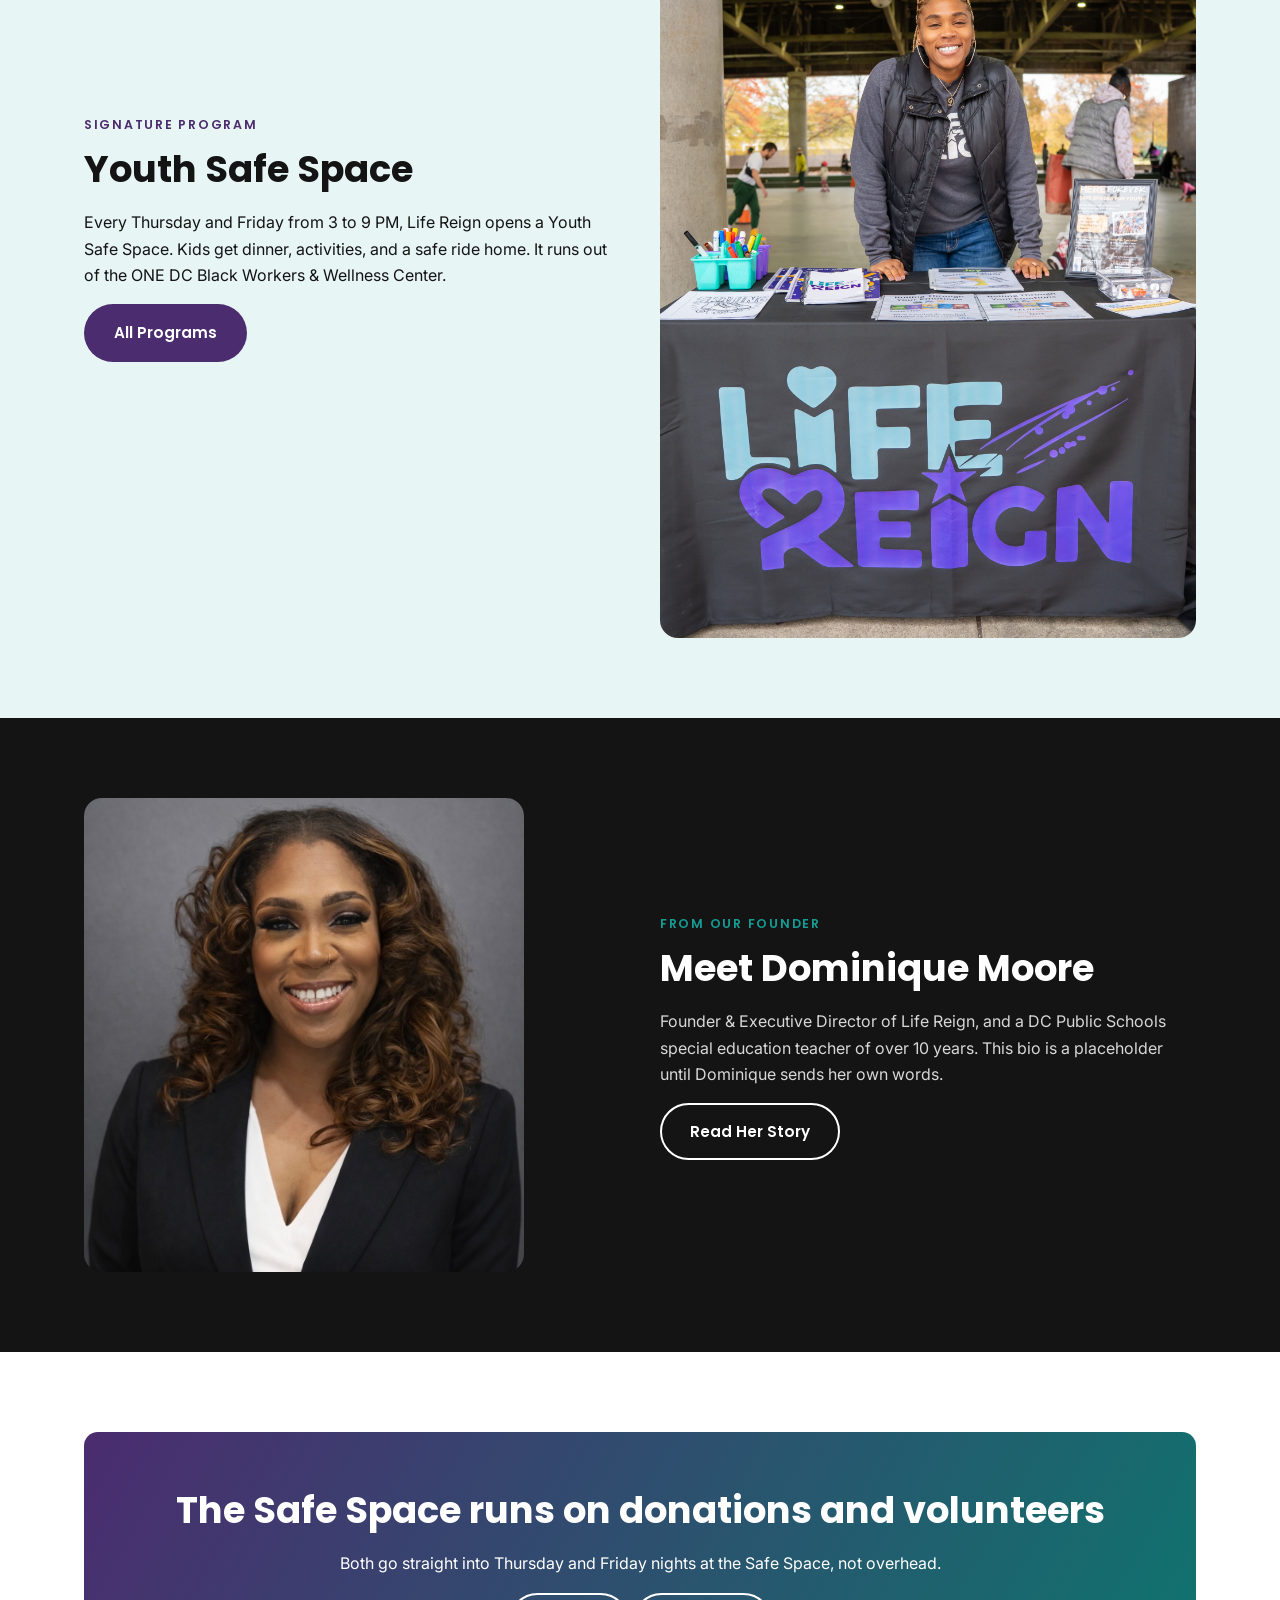
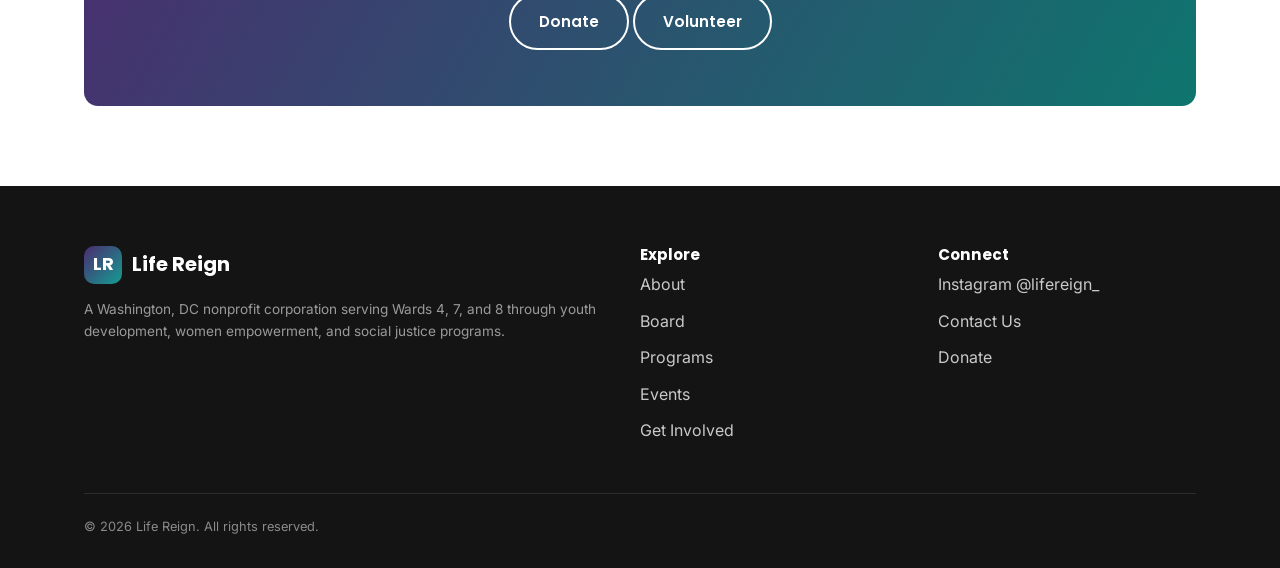
==== commit 538ef878: "Add link to Board page in navigation" ====
--- a/index.html
+++ b/index.html
@@ -28,6 +28,7 @@
       <ul class="nav-links">
         <li><a href="index.html" class="active">Home</a></li>
         <li><a href="about.html">About</a></li>
+        <li><a href="board.html">Board</a></li>
         <li><a href="programs.html">Programs</a></li>
         <li><a href="get-involved.html">Get Involved</a></li>
         <li><a href="events.html">Events</a></li>
@@ -135,6 +136,7 @@
         <h4>Explore</h4>
         <ul>
           <li><a href="about.html">About</a></li>
+          <li><a href="board.html">Board</a></li>
           <li><a href="programs.html">Programs</a></li>
           <li><a href="events.html">Events</a></li>
           <li><a href="get-involved.html">Get Involved</a></li>
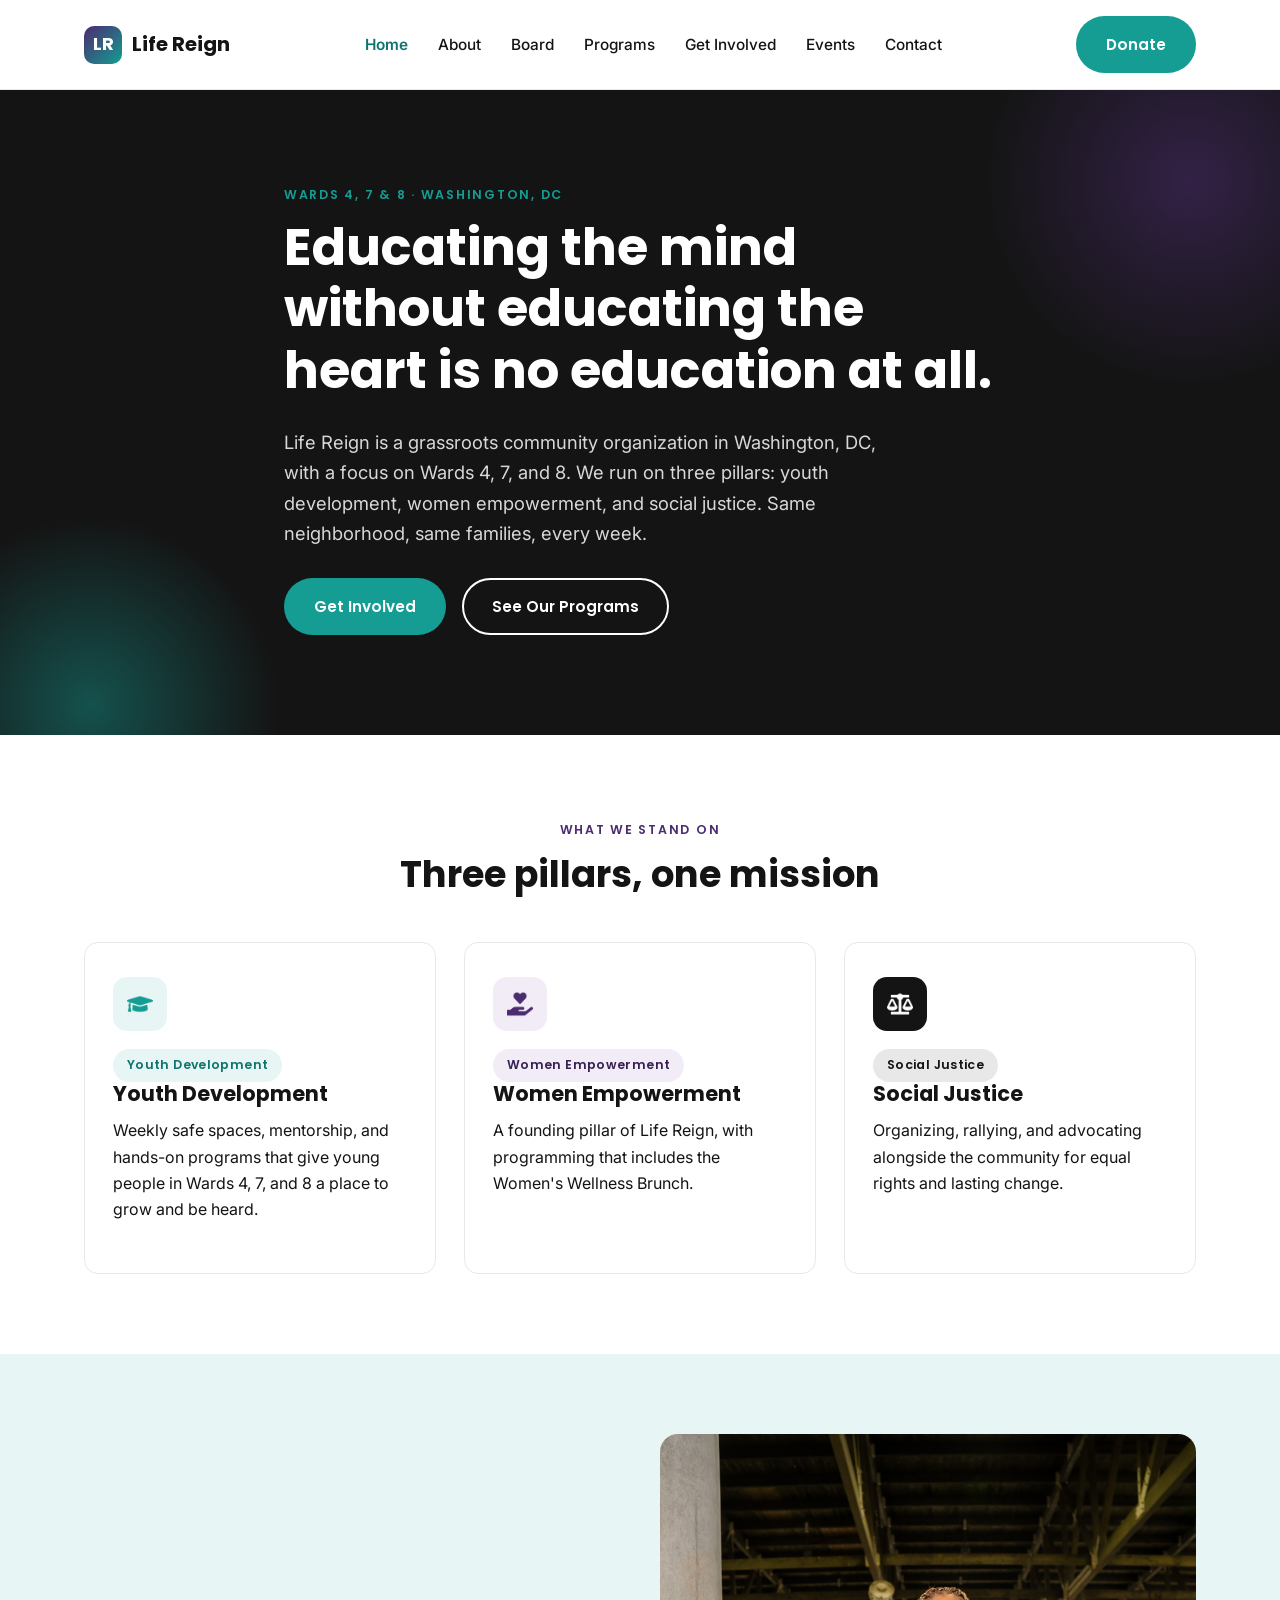
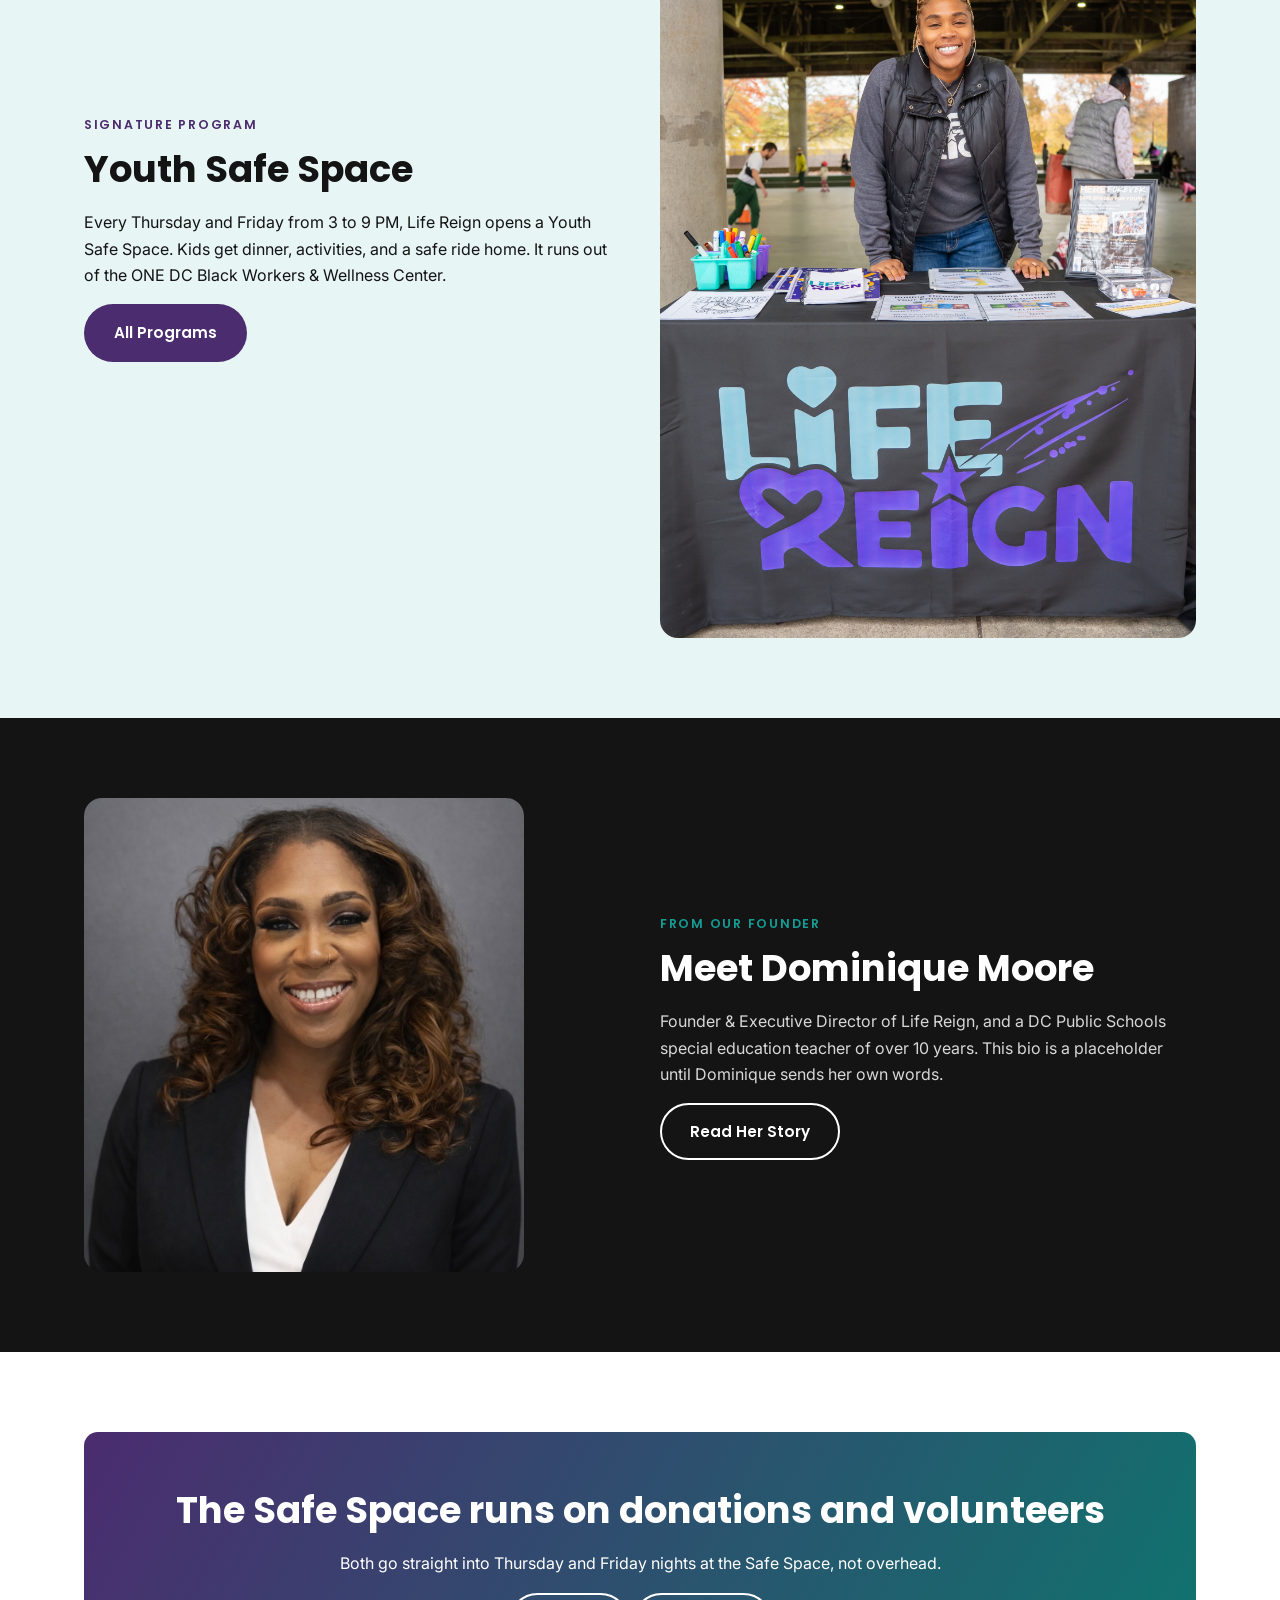
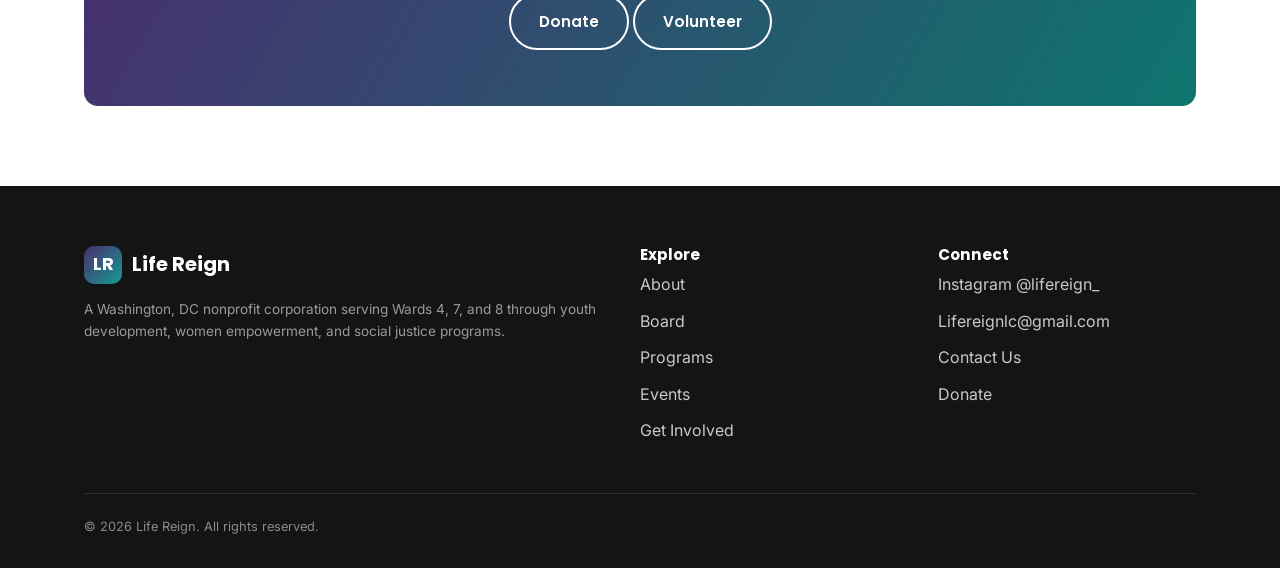
==== commit 6cb840a9: "Add email link to contact section" ====
--- a/index.html
+++ b/index.html
@@ -146,6 +146,7 @@
         <h4>Connect</h4>
         <ul>
           <li><a href="https://instagram.com/lifereign_" target="_blank" rel="noopener">Instagram @lifereign_</a></li>
+          <li><a href="mailto:Lifereignlc@gmail.com">Lifereignlc@gmail.com</a></li>
           <li><a href="contact.html">Contact Us</a></li>
           <li><a href="donate.html">Donate</a></li>
         </ul>
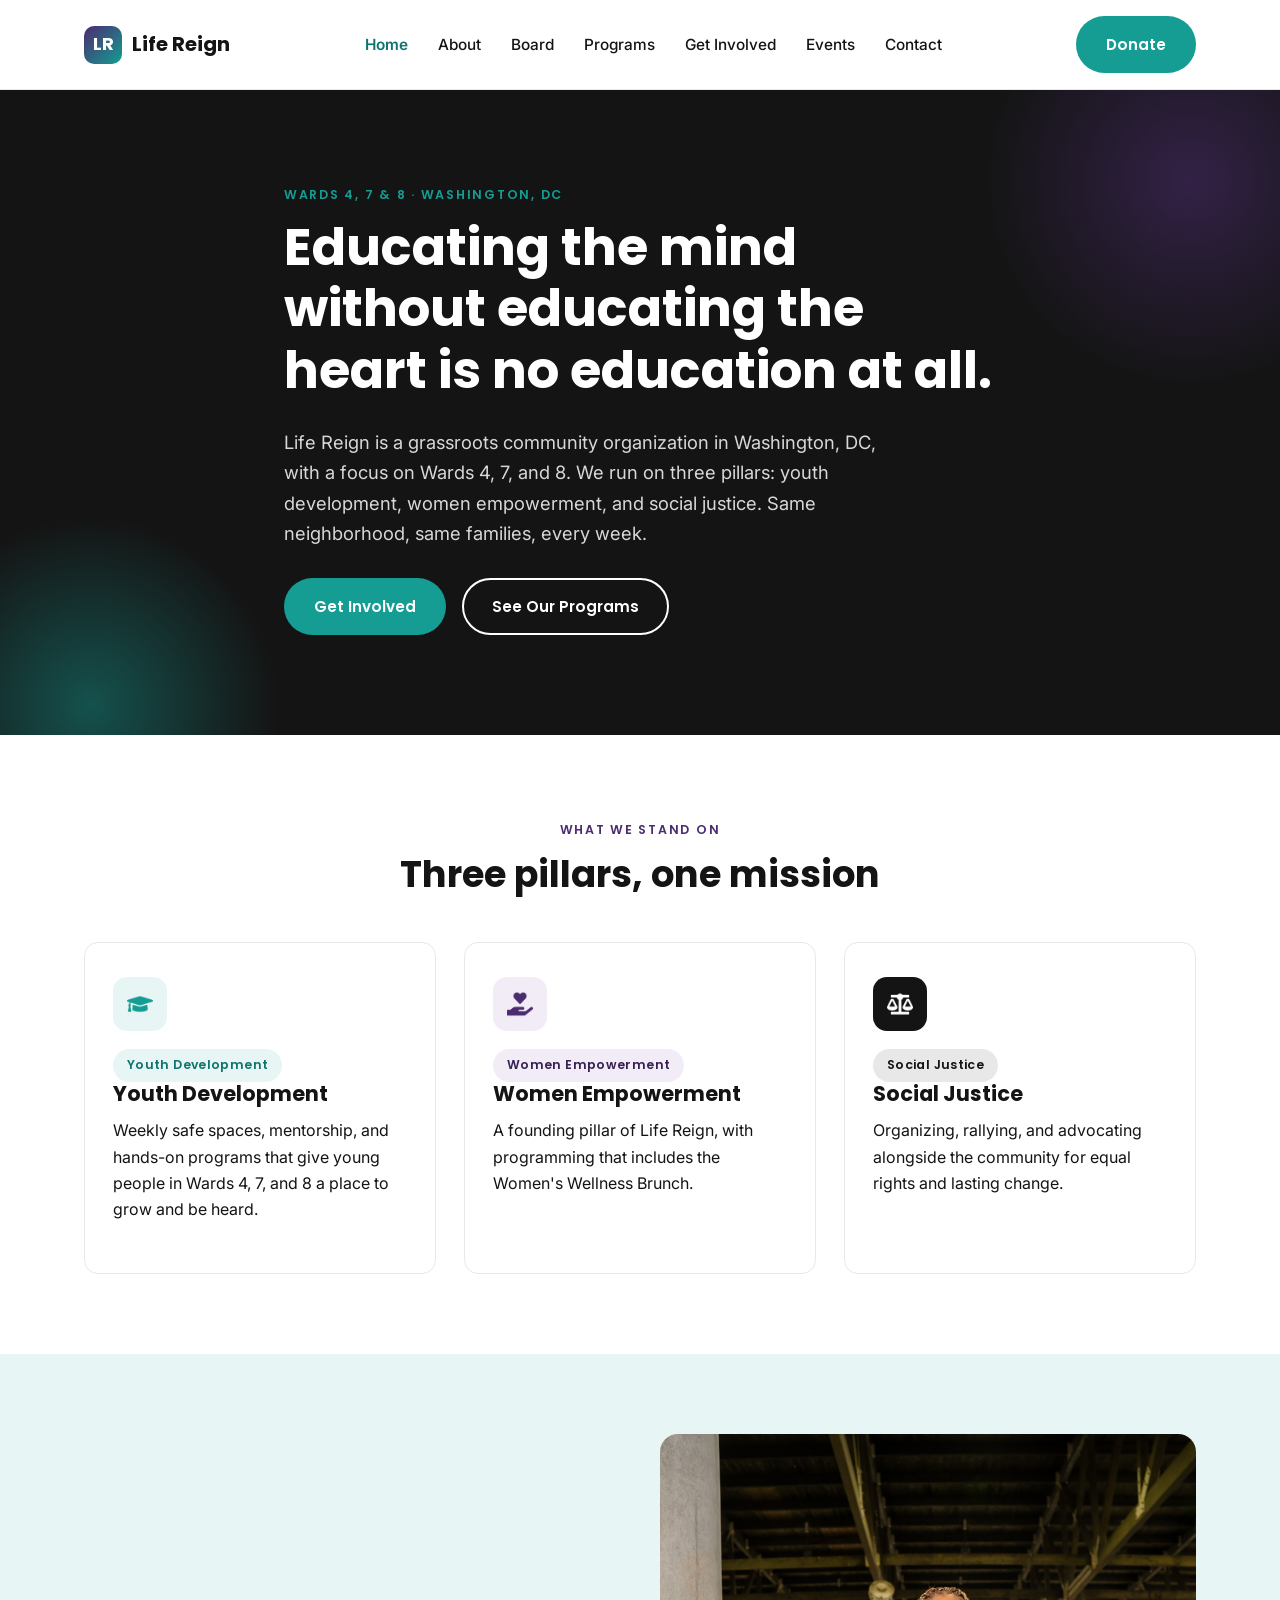
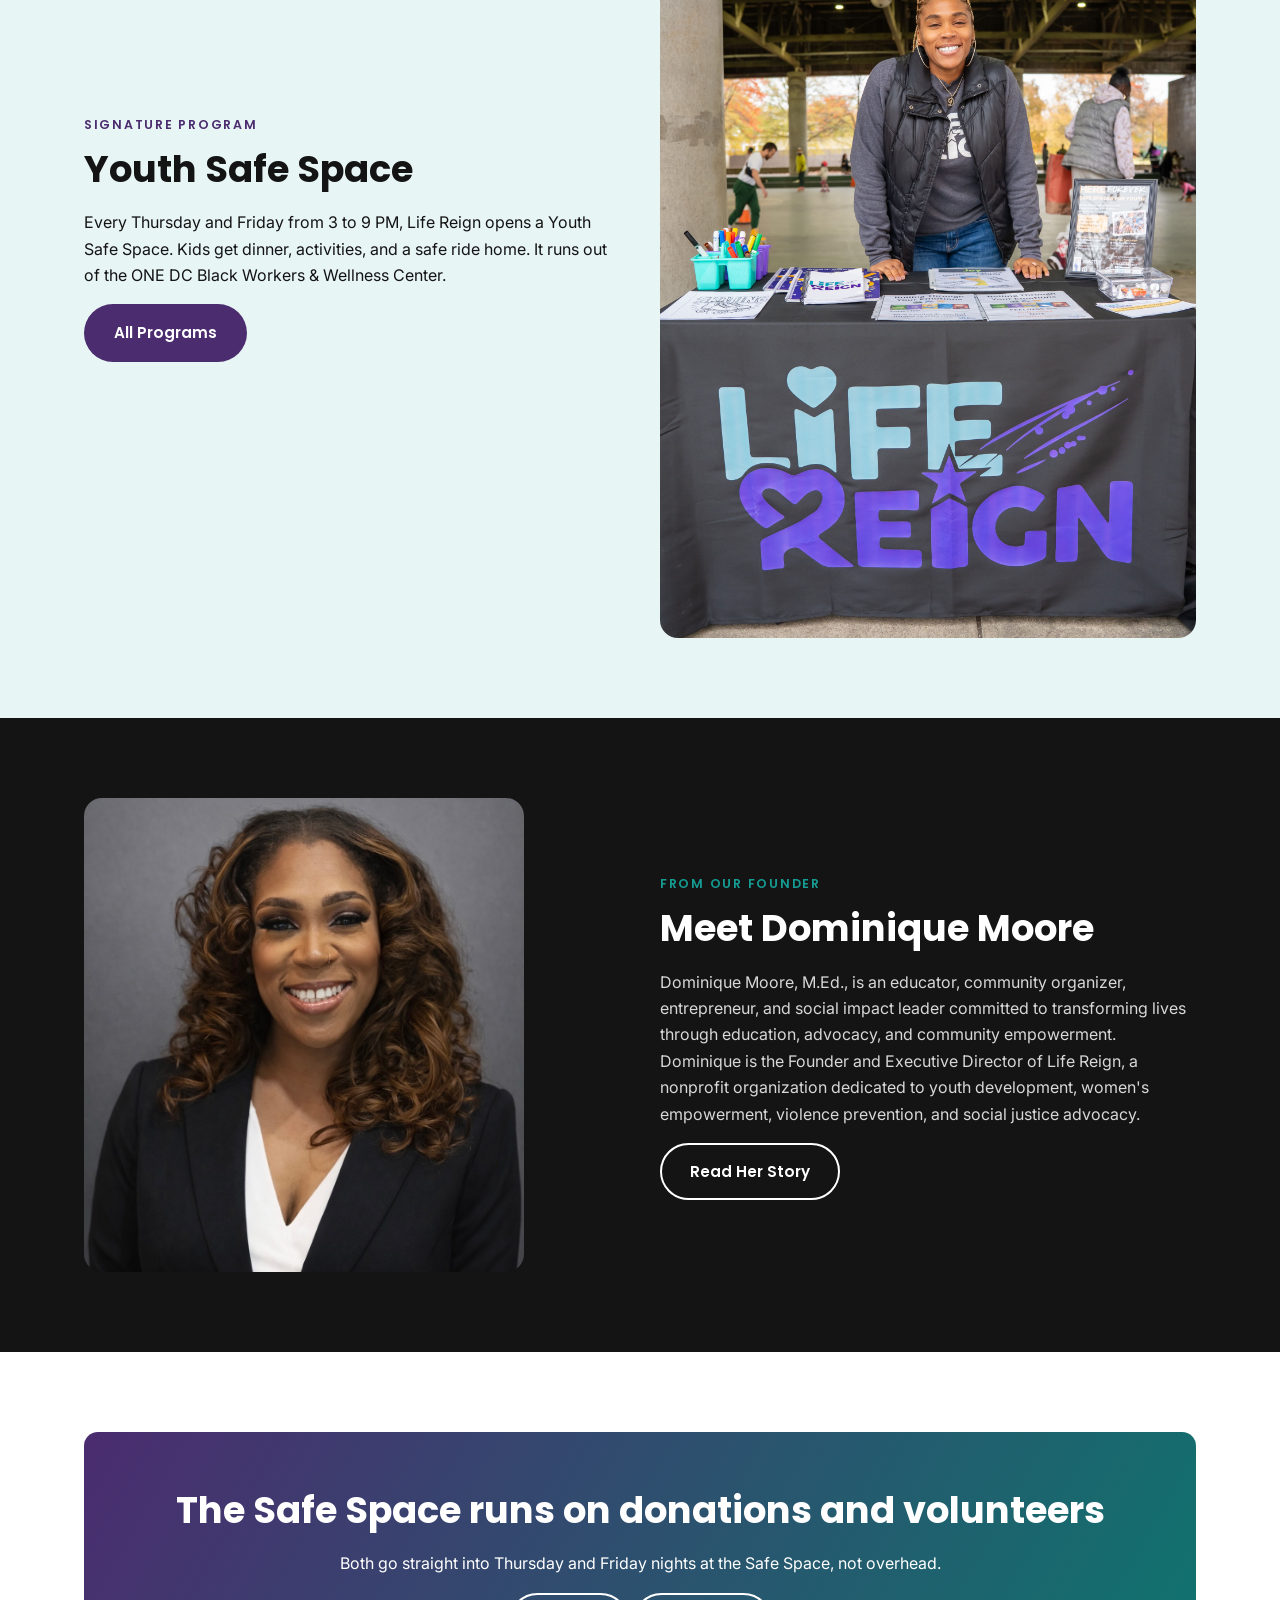
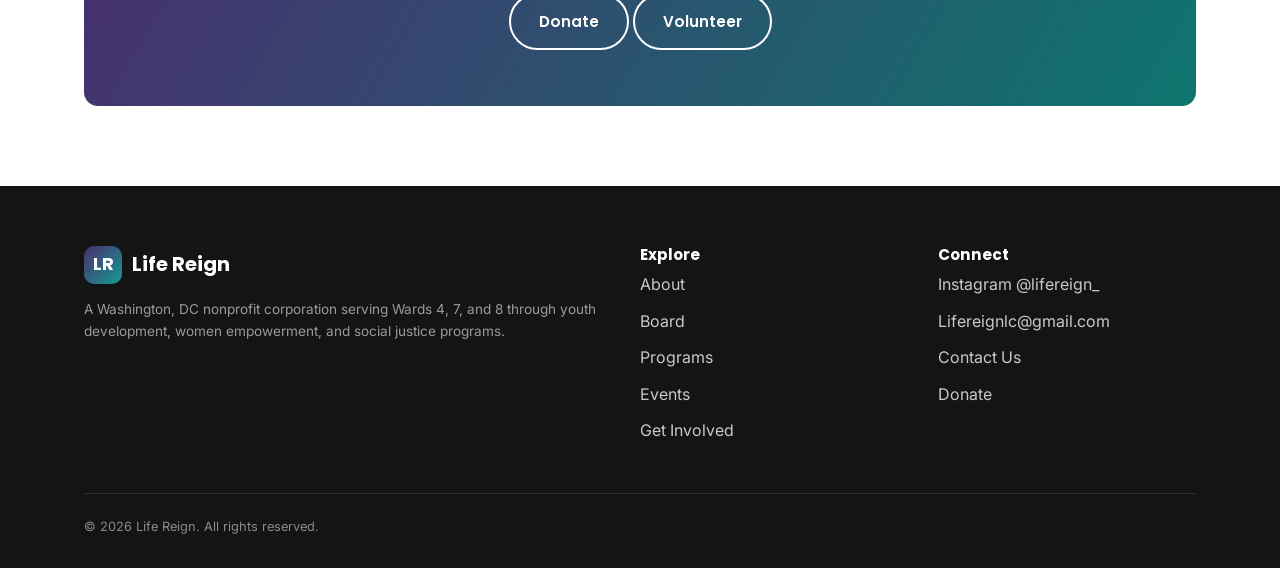
==== commit c9c11de1: "Homepage: use Dominique's own bio, add link preview, canonical and favicon tags" ====
--- a/index.html
+++ b/index.html
@@ -2,8 +2,7 @@
      Brand: White #FFFFFF · Black #141414 · Teal #159C93 · Purple #4B2C6F
      Fonts: Poppins (headings) / Inter (body)
      Content note: program details on this page are drawn from Life Reign's public
-     Instagram (@lifereign_) as of Aug 2026. Stats, founder bio, and photos are
-     placeholders pending real assets/numbers from Dominique. -->
+     Instagram (@lifereign_) as of Aug 2026. -->
 <!DOCTYPE html>
 <html lang="en">
 <head>
@@ -14,6 +13,23 @@
 <link rel="preconnect" href="https://fonts.googleapis.com">
 <link href="https://fonts.googleapis.com/css2?family=Poppins:wght@500;600;700&family=Inter:wght@400;500;600&display=swap" rel="stylesheet">
 <link rel="stylesheet" href="css/styles.css">
+<link rel="canonical" href="https://lifereigndc.org/">
+<link rel="icon" href="/favicon.ico" sizes="any">
+<link rel="icon" type="image/png" sizes="32x32" href="/favicon-32x32.png">
+<link rel="apple-touch-icon" href="/apple-touch-icon.png">
+<meta property="og:type" content="website">
+<meta property="og:site_name" content="Life Reign">
+<meta property="og:title" content="Life Reign | Youth. Women. Justice. Washington, DC">
+<meta property="og:description" content="Life Reign is a Washington, DC grassroots community organization serving Wards 4, 7, and 8 through youth development, women empowerment, and social justice programs.">
+<meta property="og:url" content="https://lifereigndc.org/">
+<meta property="og:image" content="https://lifereigndc.org/images/og-share.jpg">
+<meta property="og:image:width" content="1200">
+<meta property="og:image:height" content="630">
+<meta property="og:image:alt" content="Women gathered at tables at a Life Reign brunch in Washington, DC">
+<meta name="twitter:card" content="summary_large_image">
+<meta name="twitter:title" content="Life Reign | Youth. Women. Justice. Washington, DC">
+<meta name="twitter:description" content="Life Reign is a Washington, DC grassroots community organization serving Wards 4, 7, and 8 through youth development, women empowerment, and social justice programs.">
+<meta name="twitter:image" content="https://lifereigndc.org/images/og-share.jpg">
 </head>
 <body>
 
@@ -103,7 +119,7 @@
       <div>
         <span class="eyebrow" style="color:var(--teal);">From Our Founder</span>
         <h2>Meet Dominique Moore</h2>
-        <p style="color:#D8D8D8;">Founder &amp; Executive Director of Life Reign, and a DC Public Schools special education teacher of over 10 years. This bio is a placeholder until Dominique sends her own words.</p>
+        <p style="color:#D8D8D8;">Dominique Moore, M.Ed., is an educator, community organizer, entrepreneur, and social impact leader committed to transforming lives through education, advocacy, and community empowerment. Dominique is the Founder and Executive Director of Life Reign, a nonprofit organization dedicated to youth development, women's empowerment, violence prevention, and social justice advocacy.</p>
         <a href="about.html" class="btn btn-outline">Read Her Story</a>
       </div>
     </div>
